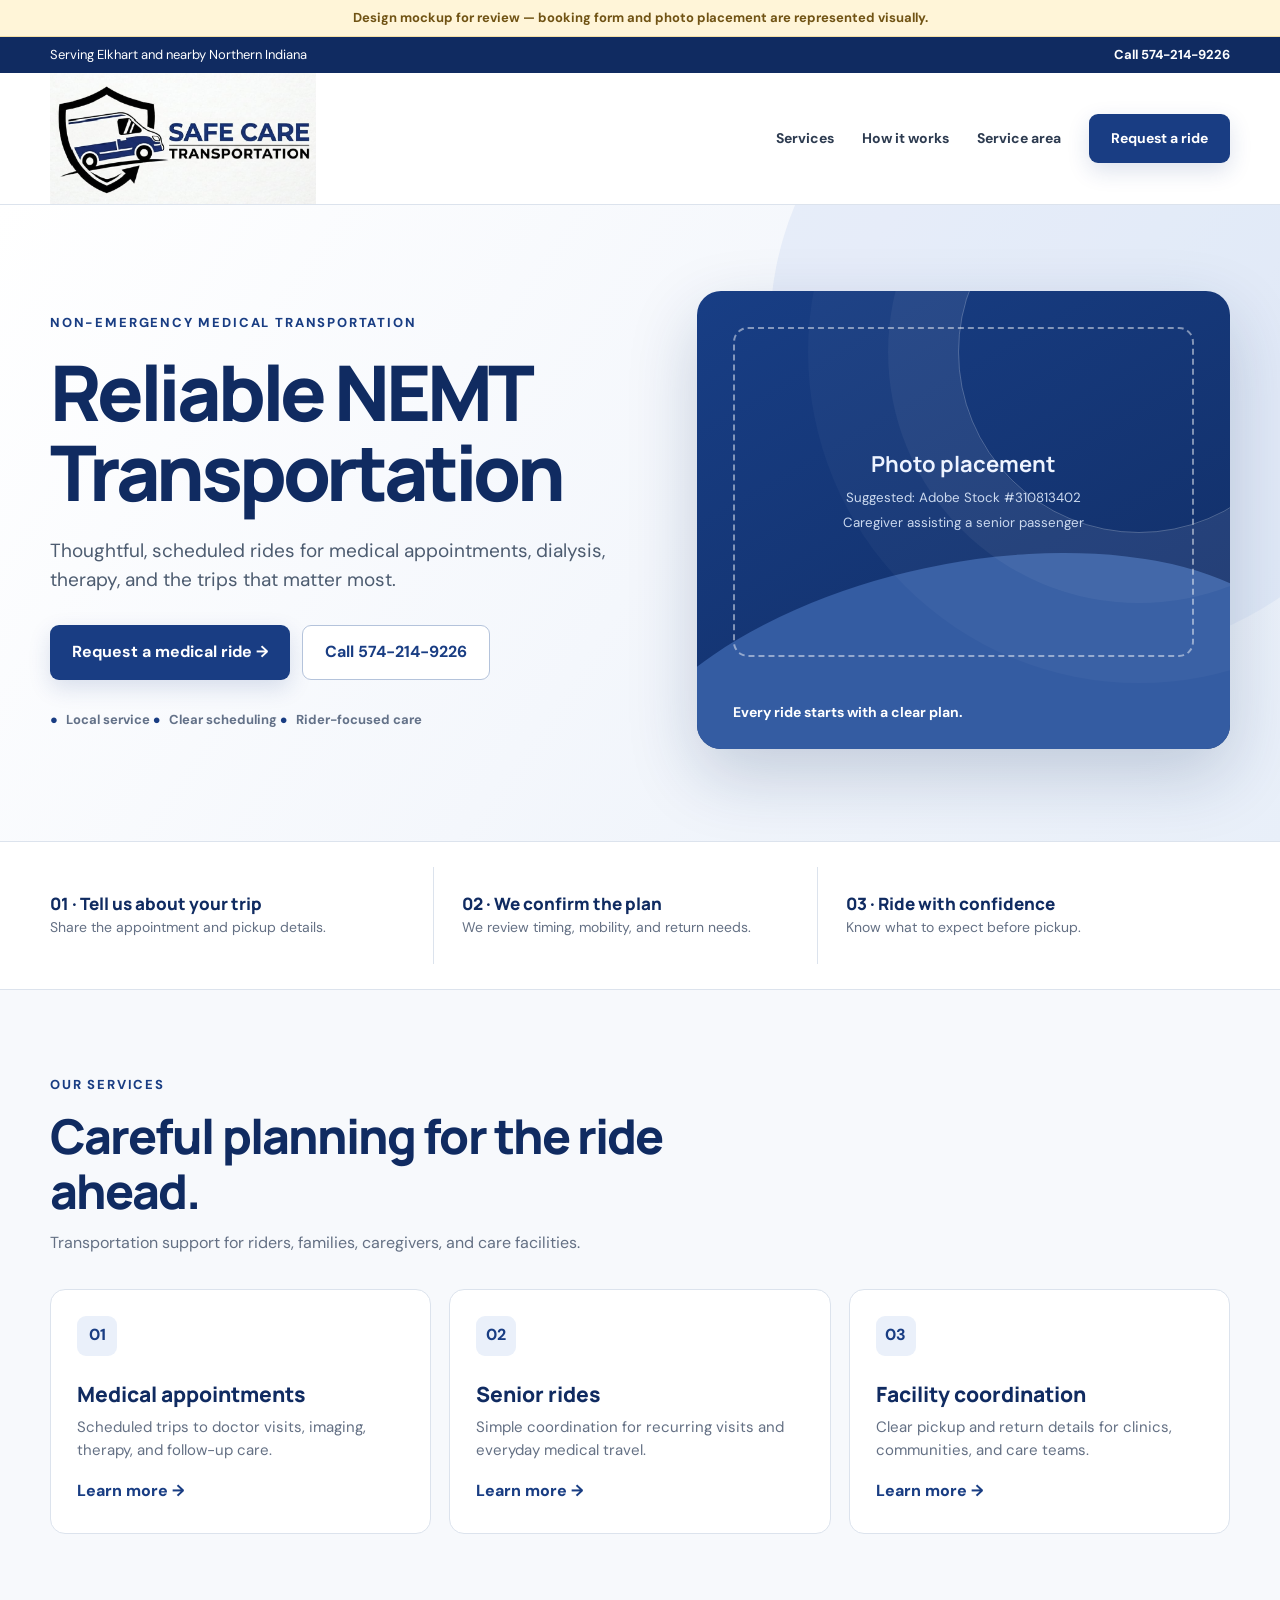
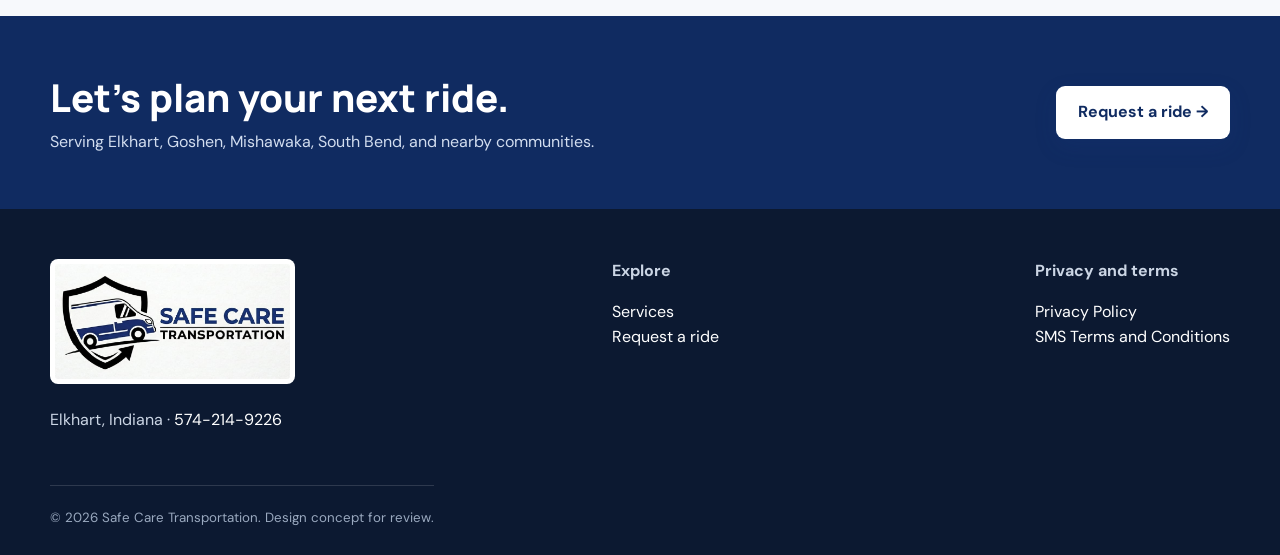
==== mockups/logo-refresh/index.html @ e1f7de1e "Add SafeCare logo refresh mobile preview" ====
<!doctype html>
<html lang="en">
<head>
  <meta charset="utf-8">
  <meta name="viewport" content="width=device-width, initial-scale=1">
  <title>Safe Care Transportation — Brand Mockup</title>
  <link rel="preconnect" href="https://fonts.googleapis.com">
  <link rel="preconnect" href="https://fonts.gstatic.com" crossorigin>
  <link href="https://fonts.googleapis.com/css2?family=DM+Sans:wght@400;500;600;700&family=Manrope:wght@500;600;700;800&display=swap" rel="stylesheet">
  <style>
    :root{--blue:#193d83;--blue-deep:#102b61;--blue-light:#eaf0fa;--ink:#141b29;--muted:#647084;--line:#dce3ed;--white:#fff}
    *{box-sizing:border-box}html{scroll-behavior:smooth}body{margin:0;background:#f7f9fc;color:var(--ink);font:16px/1.55 'DM Sans',sans-serif}a{color:inherit;text-decoration:none}.wrap{width:min(1180px,calc(100% - 48px));margin:auto}.notice{padding:8px 0;background:var(--blue-deep);color:white;font-size:13px}.notice .wrap{display:flex;justify-content:space-between;gap:16px}.notice a{font-weight:700}.nav{background:white;border-bottom:1px solid var(--line)}.nav .wrap{min-height:86px;display:flex;align-items:center;justify-content:space-between;gap:32px}.brand{display:flex;align-items:center;gap:12px}.brand img{width:266px;max-width:100%;height:auto;display:block;mix-blend-mode:multiply}.navlinks{display:flex;align-items:center;gap:28px;font-weight:700;font-size:14px;color:#2d3b50}.navlinks a:not(.button):hover{color:var(--blue)}.button{display:inline-flex;align-items:center;justify-content:center;gap:9px;border-radius:9px;padding:14px 22px;background:var(--blue);color:white;font-weight:700;box-shadow:0 8px 22px #193d8326}.button:hover{background:var(--blue-deep)}.button.secondary{background:white;color:var(--blue);border:1px solid #b4c3db;box-shadow:none}.hero{position:relative;overflow:hidden;background:linear-gradient(125deg,#fff 0%,#f4f7fc 52%,#e8eff9 100%)}.hero:after{content:"";position:absolute;right:-140px;top:-200px;width:650px;height:650px;border-radius:50%;background:#cddbf1;opacity:.38}.hero .wrap{position:relative;z-index:1;display:grid;grid-template-columns:1.04fr .96fr;gap:70px;align-items:center;padding:86px 0 92px}.eyebrow{display:inline-block;color:var(--blue);font-weight:800;font-size:13px;letter-spacing:.14em;text-transform:uppercase}.hero h1{font:800 clamp(3.2rem,6vw,5.2rem)/1.04 Manrope,sans-serif;letter-spacing:-.055em;color:var(--blue-deep);margin:18px 0 24px}.hero p{max-width:620px;font-size:19px;color:#4d5c70;margin:0 0 30px}.actions{display:flex;flex-wrap:wrap;gap:12px}.reassure{margin-top:30px;font-size:13px;color:#637188;font-weight:700}.reassure span{color:var(--blue);margin-right:8px}.hero-art{position:relative;min-height:458px;border-radius:24px;background:linear-gradient(150deg,#183e85,#112d64);box-shadow:0 26px 70px #102b6133;overflow:hidden}.hero-art:before{content:"";position:absolute;inset:auto -90px -175px -90px;height:360px;background:#345ca2;transform:rotate(-12deg);border-radius:50%}.hero-art:after{content:"";position:absolute;right:-90px;top:-120px;width:360px;height:360px;border:1px solid #ffffff40;border-radius:50%;box-shadow:0 0 0 70px #ffffff0c,0 0 0 150px #ffffff08}.hero-art .image-slot{position:absolute;inset:36px 36px 92px;border:2px dashed #ffffff78;border-radius:15px;display:grid;place-items:center;text-align:center;padding:28px;color:#edf3ff;z-index:1}.image-slot strong{font:700 22px Manrope,sans-serif;display:block;margin-bottom:6px}.image-slot small{color:#cbd9ef}.hero-art .caption{position:absolute;bottom:25px;left:36px;right:36px;color:white;font-weight:700;font-size:14px;z-index:2}.strip{background:white;border-block:1px solid var(--line)}.strip .wrap{display:grid;grid-template-columns:repeat(3,1fr)}.strip div{padding:25px 28px;border-right:1px solid var(--line)}.strip div:first-child{padding-left:0}.strip div:last-child{border:0}.strip strong{display:block;color:var(--blue-deep);font:800 17px Manrope,sans-serif}.strip span{color:var(--muted);font-size:14px}.section{padding:82px 0}.section-head{max-width:660px;margin-bottom:33px}.section h2{font:800 clamp(2rem,3.8vw,3rem)/1.14 Manrope,sans-serif;letter-spacing:-.04em;color:var(--blue-deep);margin:12px 0}.section-head p{color:var(--muted);margin:0}.cards{display:grid;grid-template-columns:repeat(3,1fr);gap:18px}.card{background:white;border:1px solid var(--line);padding:26px;border-radius:15px;min-height:245px}.card .num{display:inline-grid;place-items:center;width:40px;height:40px;border-radius:9px;background:var(--blue-light);color:var(--blue);font-weight:800}.card h3{font:800 21px Manrope,sans-serif;margin:24px 0 8px;color:var(--blue-deep)}.card p{margin:0;color:var(--muted);font-size:15px}.card a{display:inline-block;margin-top:17px;color:var(--blue);font-weight:800}.cta{background:var(--blue-deep);color:white;padding:55px 0}.cta .wrap{display:flex;justify-content:space-between;align-items:center;gap:28px}.cta h2{font:800 clamp(1.7rem,3vw,2.5rem) Manrope,sans-serif;margin:0 0 6px}.cta p{margin:0;color:#d2ddef}.cta .button{background:white;color:var(--blue-deep);white-space:nowrap}.footer{background:#0c1931;color:#cbd5e4;padding:50px 0 26px}.footer .wrap{display:flex;justify-content:space-between;gap:30px;flex-wrap:wrap}.footer img{width:245px;background:white;border-radius:8px;padding:5px}.footer a{color:white}.footer small{display:block;border-top:1px solid #ffffff24;padding-top:22px;margin-top:36px;color:#9aa9bf}.design-note{background:#fff5d8;color:#705314;border-bottom:1px solid #f2dea5;text-align:center;padding:8px 15px;font-size:13px;font-weight:700}
    @media(max-width:900px){.navlinks a:not(.button){display:none}.hero .wrap{grid-template-columns:1fr;gap:35px;padding:60px 0}.hero-art{min-height:330px}.cards{grid-template-columns:1fr 1fr}}@media(max-width:640px){.wrap{width:min(100% - 32px,1180px)}.notice .wrap{font-size:11px}.nav .wrap{min-height:72px}.brand img{width:186px}.navlinks{gap:0}.navlinks .button{font-size:12px;padding:11px 12px}.hero h1{font-size:clamp(2.7rem,12vw,3.8rem)}.hero p{font-size:17px}.hero-art{min-height:270px}.hero-art .image-slot{inset:22px 22px 68px}.hero-art .caption{left:22px;bottom:18px}.strip .wrap{grid-template-columns:1fr}.strip div,.strip div:first-child{padding:18px 0;border-right:0;border-bottom:1px solid var(--line)}.cards{grid-template-columns:1fr}.section{padding:60px 0}.cta .wrap{display:block}.cta .button{margin-top:24px}}
  </style>
</head>
<body>
  <div class="design-note">Design mockup for review — booking form and photo placement are represented visually.</div>
  <div class="notice"><div class="wrap"><span>Serving Elkhart and nearby Northern Indiana</span><a href="tel:+15742149226">Call 574-214-9226</a></div></div>
  <header class="nav"><div class="wrap"><a class="brand" href="#top" aria-label="Safe Care Transportation home"><img src="safecare-logo-source.jpg" alt="Safe Care Transportation"></a><nav class="navlinks" aria-label="Main menu"><a href="#services">Services</a><a href="#how-it-works">How it works</a><a href="#contact">Service area</a><a class="button" href="../../src/pages/contact.html">Request a ride</a></nav></div></header>
  <main id="top">
    <section class="hero"><div class="wrap"><div><span class="eyebrow">Non-emergency medical transportation</span><h1>Reliable NEMT Transportation</h1><p>Thoughtful, scheduled rides for medical appointments, dialysis, therapy, and the trips that matter most.</p><div class="actions"><a class="button" href="../../src/pages/contact.html">Request a medical ride →</a><a class="button secondary" href="tel:+15742149226">Call 574-214-9226</a></div><div class="reassure"><span>●</span>Local service <span>●</span>Clear scheduling <span>●</span>Rider-focused care</div></div><div class="hero-art"><div class="image-slot"><div><strong>Photo placement</strong><small>Suggested: Adobe Stock #310813402<br>Caregiver assisting a senior passenger</small></div></div><div class="caption">Every ride starts with a clear plan.</div></div></div></section>
    <div class="strip" id="how-it-works"><div class="wrap"><div><strong>01 · Tell us about your trip</strong><span>Share the appointment and pickup details.</span></div><div><strong>02 · We confirm the plan</strong><span>We review timing, mobility, and return needs.</span></div><div><strong>03 · Ride with confidence</strong><span>Know what to expect before pickup.</span></div></div></div>
    <section class="section" id="services"><div class="wrap"><div class="section-head"><span class="eyebrow">Our services</span><h2>Careful planning for the ride ahead.</h2><p>Transportation support for riders, families, caregivers, and care facilities.</p></div><div class="cards"><article class="card"><span class="num">01</span><h3>Medical appointments</h3><p>Scheduled trips to doctor visits, imaging, therapy, and follow-up care.</p><a href="../../src/pages/nemt.html">Learn more →</a></article><article class="card"><span class="num">02</span><h3>Senior rides</h3><p>Simple coordination for recurring visits and everyday medical travel.</p><a href="../../src/pages/senior.html">Learn more →</a></article><article class="card"><span class="num">03</span><h3>Facility coordination</h3><p>Clear pickup and return details for clinics, communities, and care teams.</p><a href="../../src/pages/facilities.html">Learn more →</a></article></div></div></section>
    <section class="cta" id="contact"><div class="wrap"><div><h2>Let’s plan your next ride.</h2><p>Serving Elkhart, Goshen, Mishawaka, South Bend, and nearby communities.</p></div><a class="button" href="../../src/pages/contact.html">Request a ride →</a></div></section>
  </main>
  <footer class="footer"><div class="wrap"><div><img src="safecare-logo-source.jpg" alt="Safe Care Transportation"><p>Elkhart, Indiana · <a href="tel:+15742149226">574-214-9226</a></p></div><div><strong>Explore</strong><p><a href="#services">Services</a><br><a href="../../src/pages/contact.html">Request a ride</a></p></div><div><strong>Privacy and terms</strong><p><a href="../../src/pages/privacy.html">Privacy Policy</a><br><a href="../../src/pages/terms.html">SMS Terms and Conditions</a></p></div></div><div class="wrap"><small>© 2026 Safe Care Transportation. Design concept for review.</small></div></footer>
</body>
</html>
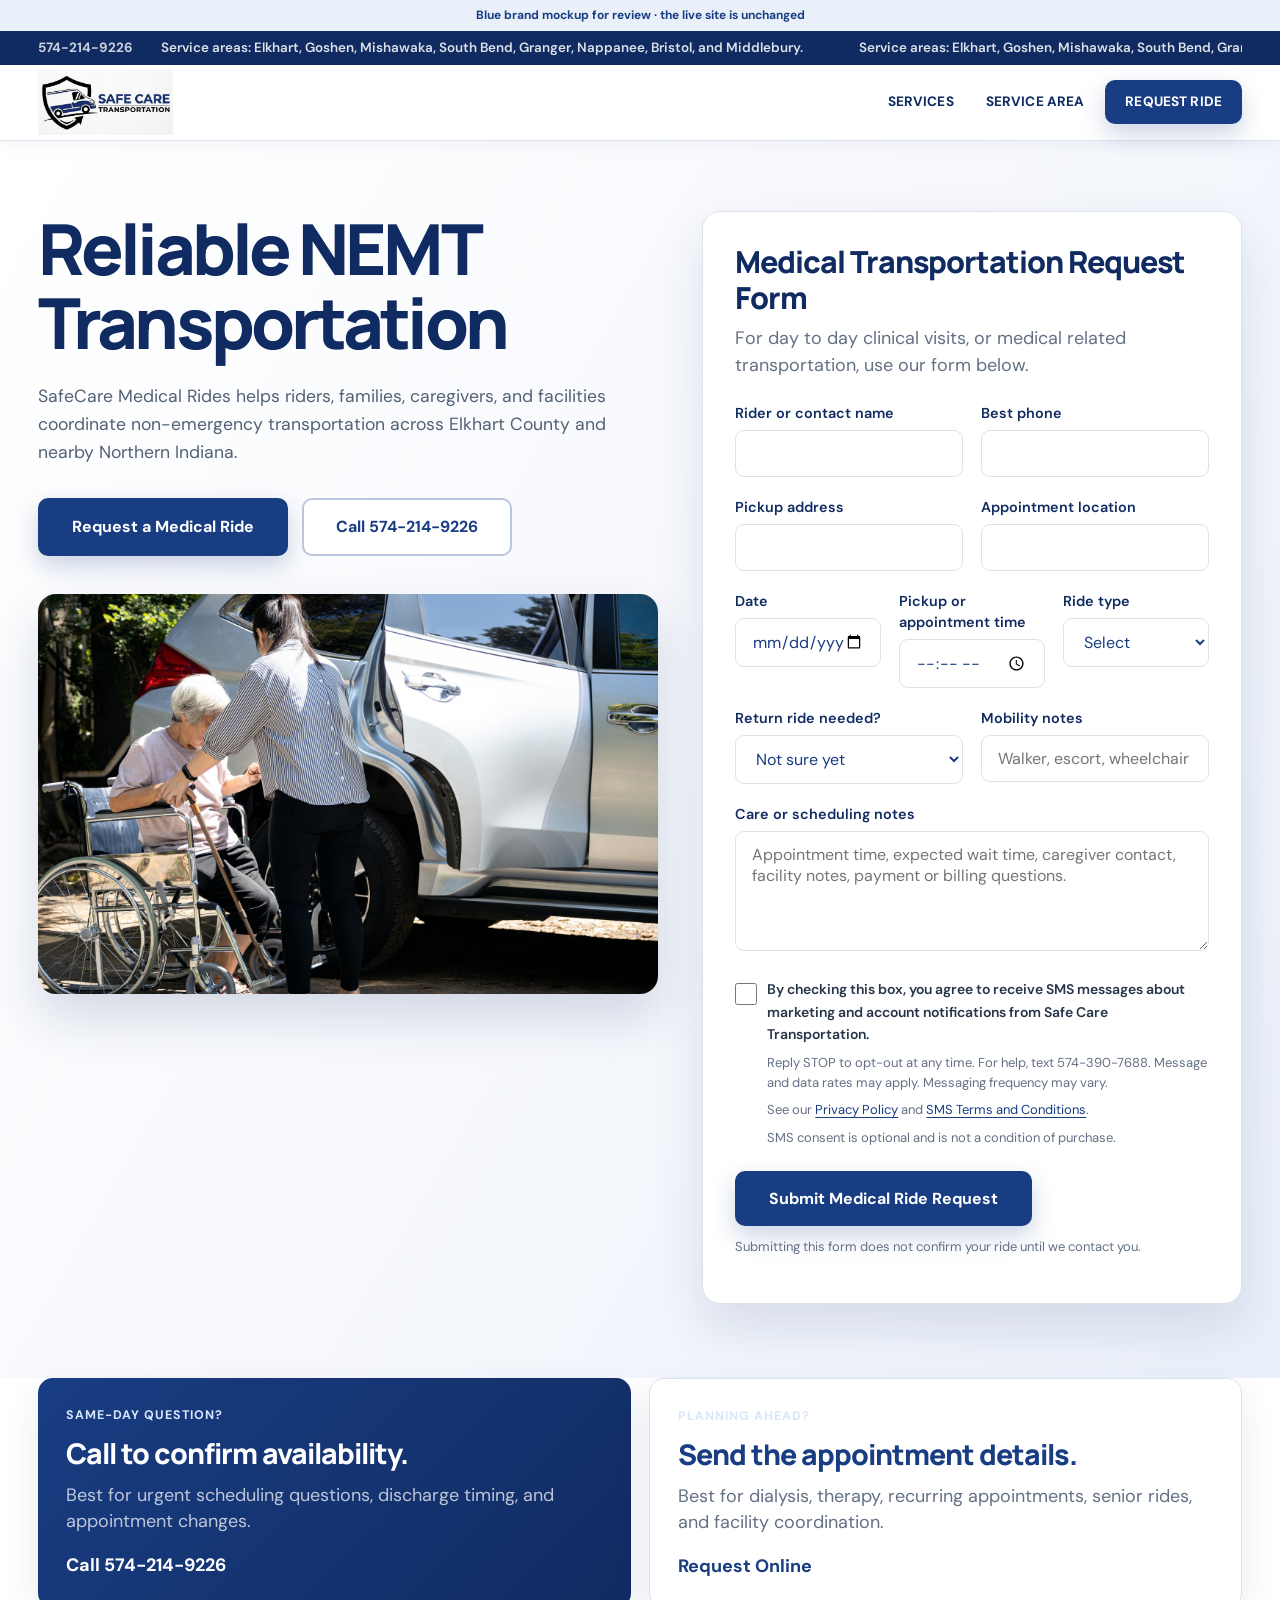
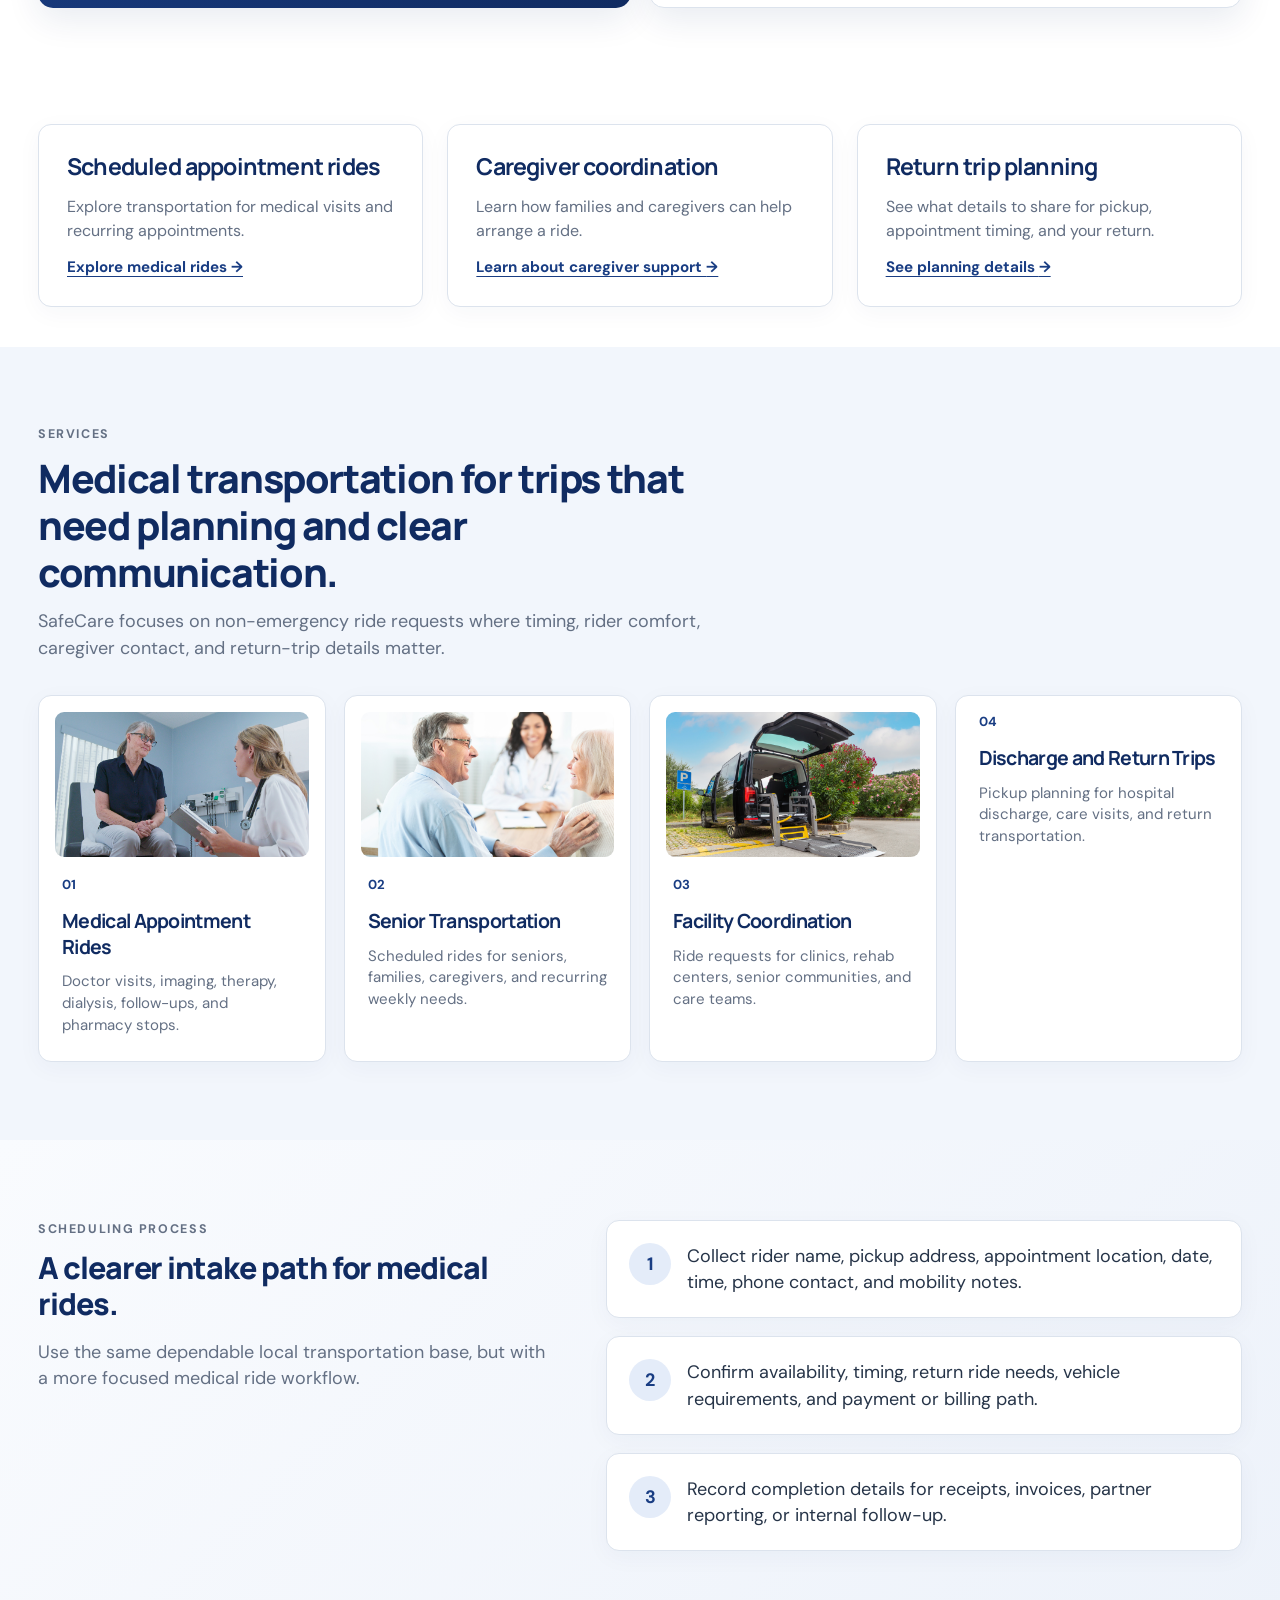
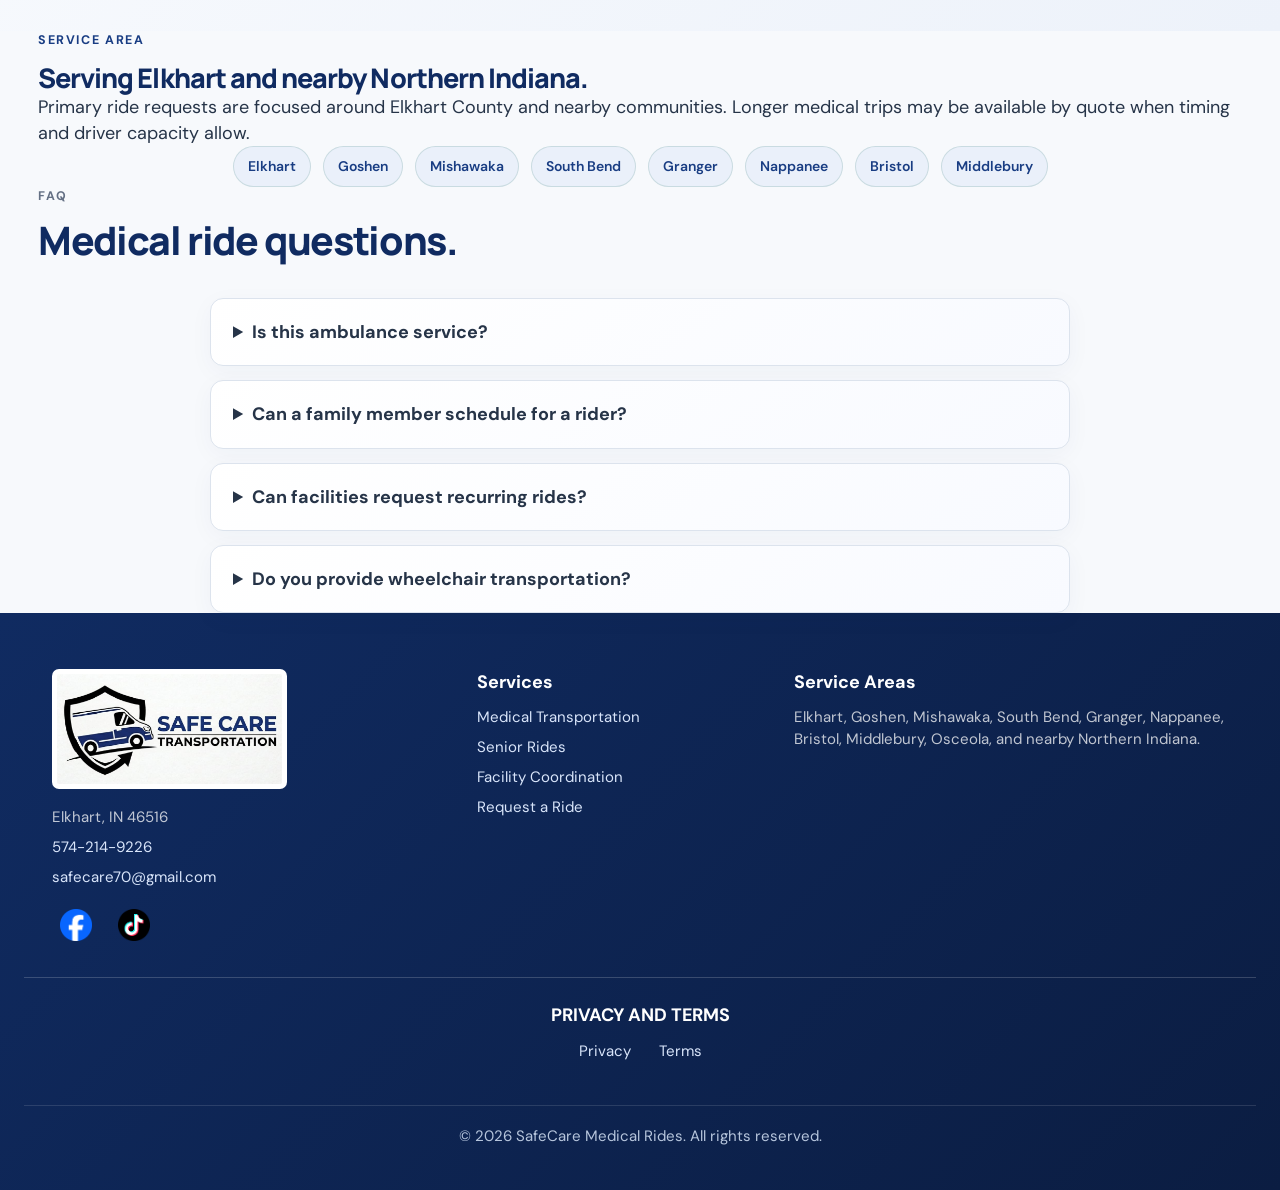
==== commit 229929e6: "Match blue mockup to full SafeCare homepage" ====
--- a/mockups/logo-refresh/index.html
+++ b/mockups/logo-refresh/index.html
@@ -1,28 +1,338 @@
-<!doctype html>
+<!DOCTYPE html>
 <html lang="en">
 <head>
-  <meta charset="utf-8">
-  <meta name="viewport" content="width=device-width, initial-scale=1">
-  <title>Safe Care Transportation — Brand Mockup</title>
+  <meta charset="UTF-8" />
+  <meta name="viewport" content="width=device-width, initial-scale=1.0" />
+  <title>Safe Care Transportation | Blue Brand Homepage Preview</title>
+  <meta name="description" content="SafeCare Medical Rides provides non-emergency medical transportation, senior appointment rides, dialysis trips, therapy rides, discharge pickups, and facility-coordinated transportation in Elkhart and nearby Northern Indiana." />
   <link rel="preconnect" href="https://fonts.googleapis.com">
   <link rel="preconnect" href="https://fonts.gstatic.com" crossorigin>
   <link href="https://fonts.googleapis.com/css2?family=DM+Sans:wght@400;500;600;700&family=Manrope:wght@500;600;700;800&display=swap" rel="stylesheet">
-  <style>
-    :root{--blue:#193d83;--blue-deep:#102b61;--blue-light:#eaf0fa;--ink:#141b29;--muted:#647084;--line:#dce3ed;--white:#fff}
-    *{box-sizing:border-box}html{scroll-behavior:smooth}body{margin:0;background:#f7f9fc;color:var(--ink);font:16px/1.55 'DM Sans',sans-serif}a{color:inherit;text-decoration:none}.wrap{width:min(1180px,calc(100% - 48px));margin:auto}.notice{padding:8px 0;background:var(--blue-deep);color:white;font-size:13px}.notice .wrap{display:flex;justify-content:space-between;gap:16px}.notice a{font-weight:700}.nav{background:white;border-bottom:1px solid var(--line)}.nav .wrap{min-height:86px;display:flex;align-items:center;justify-content:space-between;gap:32px}.brand{display:flex;align-items:center;gap:12px}.brand img{width:266px;max-width:100%;height:auto;display:block;mix-blend-mode:multiply}.navlinks{display:flex;align-items:center;gap:28px;font-weight:700;font-size:14px;color:#2d3b50}.navlinks a:not(.button):hover{color:var(--blue)}.button{display:inline-flex;align-items:center;justify-content:center;gap:9px;border-radius:9px;padding:14px 22px;background:var(--blue);color:white;font-weight:700;box-shadow:0 8px 22px #193d8326}.button:hover{background:var(--blue-deep)}.button.secondary{background:white;color:var(--blue);border:1px solid #b4c3db;box-shadow:none}.hero{position:relative;overflow:hidden;background:linear-gradient(125deg,#fff 0%,#f4f7fc 52%,#e8eff9 100%)}.hero:after{content:"";position:absolute;right:-140px;top:-200px;width:650px;height:650px;border-radius:50%;background:#cddbf1;opacity:.38}.hero .wrap{position:relative;z-index:1;display:grid;grid-template-columns:1.04fr .96fr;gap:70px;align-items:center;padding:86px 0 92px}.eyebrow{display:inline-block;color:var(--blue);font-weight:800;font-size:13px;letter-spacing:.14em;text-transform:uppercase}.hero h1{font:800 clamp(3.2rem,6vw,5.2rem)/1.04 Manrope,sans-serif;letter-spacing:-.055em;color:var(--blue-deep);margin:18px 0 24px}.hero p{max-width:620px;font-size:19px;color:#4d5c70;margin:0 0 30px}.actions{display:flex;flex-wrap:wrap;gap:12px}.reassure{margin-top:30px;font-size:13px;color:#637188;font-weight:700}.reassure span{color:var(--blue);margin-right:8px}.hero-art{position:relative;min-height:458px;border-radius:24px;background:linear-gradient(150deg,#183e85,#112d64);box-shadow:0 26px 70px #102b6133;overflow:hidden}.hero-art:before{content:"";position:absolute;inset:auto -90px -175px -90px;height:360px;background:#345ca2;transform:rotate(-12deg);border-radius:50%}.hero-art:after{content:"";position:absolute;right:-90px;top:-120px;width:360px;height:360px;border:1px solid #ffffff40;border-radius:50%;box-shadow:0 0 0 70px #ffffff0c,0 0 0 150px #ffffff08}.hero-art .image-slot{position:absolute;inset:36px 36px 92px;border:2px dashed #ffffff78;border-radius:15px;display:grid;place-items:center;text-align:center;padding:28px;color:#edf3ff;z-index:1}.image-slot strong{font:700 22px Manrope,sans-serif;display:block;margin-bottom:6px}.image-slot small{color:#cbd9ef}.hero-art .caption{position:absolute;bottom:25px;left:36px;right:36px;color:white;font-weight:700;font-size:14px;z-index:2}.strip{background:white;border-block:1px solid var(--line)}.strip .wrap{display:grid;grid-template-columns:repeat(3,1fr)}.strip div{padding:25px 28px;border-right:1px solid var(--line)}.strip div:first-child{padding-left:0}.strip div:last-child{border:0}.strip strong{display:block;color:var(--blue-deep);font:800 17px Manrope,sans-serif}.strip span{color:var(--muted);font-size:14px}.section{padding:82px 0}.section-head{max-width:660px;margin-bottom:33px}.section h2{font:800 clamp(2rem,3.8vw,3rem)/1.14 Manrope,sans-serif;letter-spacing:-.04em;color:var(--blue-deep);margin:12px 0}.section-head p{color:var(--muted);margin:0}.cards{display:grid;grid-template-columns:repeat(3,1fr);gap:18px}.card{background:white;border:1px solid var(--line);padding:26px;border-radius:15px;min-height:245px}.card .num{display:inline-grid;place-items:center;width:40px;height:40px;border-radius:9px;background:var(--blue-light);color:var(--blue);font-weight:800}.card h3{font:800 21px Manrope,sans-serif;margin:24px 0 8px;color:var(--blue-deep)}.card p{margin:0;color:var(--muted);font-size:15px}.card a{display:inline-block;margin-top:17px;color:var(--blue);font-weight:800}.cta{background:var(--blue-deep);color:white;padding:55px 0}.cta .wrap{display:flex;justify-content:space-between;align-items:center;gap:28px}.cta h2{font:800 clamp(1.7rem,3vw,2.5rem) Manrope,sans-serif;margin:0 0 6px}.cta p{margin:0;color:#d2ddef}.cta .button{background:white;color:var(--blue-deep);white-space:nowrap}.footer{background:#0c1931;color:#cbd5e4;padding:50px 0 26px}.footer .wrap{display:flex;justify-content:space-between;gap:30px;flex-wrap:wrap}.footer img{width:245px;background:white;border-radius:8px;padding:5px}.footer a{color:white}.footer small{display:block;border-top:1px solid #ffffff24;padding-top:22px;margin-top:36px;color:#9aa9bf}.design-note{background:#fff5d8;color:#705314;border-bottom:1px solid #f2dea5;text-align:center;padding:8px 15px;font-size:13px;font-weight:700}
-    @media(max-width:900px){.navlinks a:not(.button){display:none}.hero .wrap{grid-template-columns:1fr;gap:35px;padding:60px 0}.hero-art{min-height:330px}.cards{grid-template-columns:1fr 1fr}}@media(max-width:640px){.wrap{width:min(100% - 32px,1180px)}.notice .wrap{font-size:11px}.nav .wrap{min-height:72px}.brand img{width:186px}.navlinks{gap:0}.navlinks .button{font-size:12px;padding:11px 12px}.hero h1{font-size:clamp(2.7rem,12vw,3.8rem)}.hero p{font-size:17px}.hero-art{min-height:270px}.hero-art .image-slot{inset:22px 22px 68px}.hero-art .caption{left:22px;bottom:18px}.strip .wrap{grid-template-columns:1fr}.strip div,.strip div:first-child{padding:18px 0;border-right:0;border-bottom:1px solid var(--line)}.cards{grid-template-columns:1fr}.section{padding:60px 0}.cta .wrap{display:block}.cta .button{margin-top:24px}}
-  </style>
+  <link rel="stylesheet" href="../../src/css/main.css?v=20261015-heading" />
+  <link rel="stylesheet" href="../../src/css/components.css" />
+  <link rel="stylesheet" href="blue-preview.css" />
+  <script type="application/ld+json">
+  {
+    "@context": "https://schema.org",
+    "@type": "LocalBusiness",
+    "name": "SafeCare Medical Rides",
+    "telephone": "+1-574-214-9226",
+    "email": "safecare70@gmail.com",
+    "address": {
+      "@type": "PostalAddress",
+      "addressLocality": "Elkhart",
+      "addressRegion": "IN",
+      "postalCode": "46516",
+      "addressCountry": "US"
+    },
+    "areaServed": ["Elkhart IN", "Goshen IN", "Mishawaka IN", "South Bend IN", "Granger IN", "Nappanee IN", "Bristol IN", "Middlebury IN"],
+    "url": "https://safecaremedicalrides.com",
+    "priceRange": "$$",
+    "description": "Non-emergency medical transportation and scheduled appointment rides for families, seniors, facilities, and care coordinators in Elkhart County and nearby Northern Indiana."
+  }
+  </script>
 </head>
 <body>
-  <div class="design-note">Design mockup for review — booking form and photo placement are represented visually.</div>
-  <div class="notice"><div class="wrap"><span>Serving Elkhart and nearby Northern Indiana</span><a href="tel:+15742149226">Call 574-214-9226</a></div></div>
-  <header class="nav"><div class="wrap"><a class="brand" href="#top" aria-label="Safe Care Transportation home"><img src="safecare-logo-source.jpg" alt="Safe Care Transportation"></a><nav class="navlinks" aria-label="Main menu"><a href="#services">Services</a><a href="#how-it-works">How it works</a><a href="#contact">Service area</a><a class="button" href="../../src/pages/contact.html">Request a ride</a></nav></div></header>
-  <main id="top">
-    <section class="hero"><div class="wrap"><div><span class="eyebrow">Non-emergency medical transportation</span><h1>Reliable NEMT Transportation</h1><p>Thoughtful, scheduled rides for medical appointments, dialysis, therapy, and the trips that matter most.</p><div class="actions"><a class="button" href="../../src/pages/contact.html">Request a medical ride →</a><a class="button secondary" href="tel:+15742149226">Call 574-214-9226</a></div><div class="reassure"><span>●</span>Local service <span>●</span>Clear scheduling <span>●</span>Rider-focused care</div></div><div class="hero-art"><div class="image-slot"><div><strong>Photo placement</strong><small>Suggested: Adobe Stock #310813402<br>Caregiver assisting a senior passenger</small></div></div><div class="caption">Every ride starts with a clear plan.</div></div></div></section>
-    <div class="strip" id="how-it-works"><div class="wrap"><div><strong>01 · Tell us about your trip</strong><span>Share the appointment and pickup details.</span></div><div><strong>02 · We confirm the plan</strong><span>We review timing, mobility, and return needs.</span></div><div><strong>03 · Ride with confidence</strong><span>Know what to expect before pickup.</span></div></div></div>
-    <section class="section" id="services"><div class="wrap"><div class="section-head"><span class="eyebrow">Our services</span><h2>Careful planning for the ride ahead.</h2><p>Transportation support for riders, families, caregivers, and care facilities.</p></div><div class="cards"><article class="card"><span class="num">01</span><h3>Medical appointments</h3><p>Scheduled trips to doctor visits, imaging, therapy, and follow-up care.</p><a href="../../src/pages/nemt.html">Learn more →</a></article><article class="card"><span class="num">02</span><h3>Senior rides</h3><p>Simple coordination for recurring visits and everyday medical travel.</p><a href="../../src/pages/senior.html">Learn more →</a></article><article class="card"><span class="num">03</span><h3>Facility coordination</h3><p>Clear pickup and return details for clinics, communities, and care teams.</p><a href="../../src/pages/facilities.html">Learn more →</a></article></div></div></section>
-    <section class="cta" id="contact"><div class="wrap"><div><h2>Let’s plan your next ride.</h2><p>Serving Elkhart, Goshen, Mishawaka, South Bend, and nearby communities.</p></div><a class="button" href="../../src/pages/contact.html">Request a ride →</a></div></section>
+  <div class="preview-note">Blue brand mockup for review · the live site is unchanged</div>
+  <header class="site-header">
+    <div class="top-strip" aria-label="Contact and service notice">
+      <div class="top-strip__inner container">
+        <div class="top-strip__contact">
+          <a href="tel:+15742149226">574-214-9226</a>
+        </div>
+        <div class="top-strip__marquee" aria-label="Service area announcement">
+          <div class="top-strip__marquee-track">
+            <span>Service areas: Elkhart, Goshen, Mishawaka, South Bend, Granger, Nappanee, Bristol, and Middlebury.</span>
+            <span>Service areas: Elkhart, Goshen, Mishawaka, South Bend, Granger, Nappanee, Bristol, and Middlebury.</span>
+          </div>
+        </div>
+      </div>
+    </div>
+    <div class="nav">
+      <div class="nav__inner container">
+        <a href="index.html" class="nav__logo">
+          <img src="safecare-logo-source.jpg" alt="Safe Care Transportation" />
+        </a>
+        <nav class="nav__links">
+          <a href="#services">Services</a>
+          <a href="#service-area">Service Area</a>
+          <a href="../../src/pages/contact.html" class="btn btn--primary">Request Ride</a>
+        </nav>
+        <button class="nav__toggle" aria-label="Toggle menu">&#9776;</button>
+      </div>
+    </div>
+  </header>
+
+  <main>
+    <section class="booking-hero" id="ride-request">
+      <div class="container booking-hero__grid">
+        <div class="booking-hero__content">
+          <h1>Reliable NEMT Transportation</h1>
+          <p>SafeCare Medical Rides helps riders, families, caregivers, and facilities coordinate non-emergency transportation across Elkhart County and nearby Northern Indiana.</p>
+          <div class="booking-hero__actions">
+            <a href="../../src/pages/contact.html" class="btn btn--primary btn--lg">Request a Medical Ride</a>
+            <a href="tel:+15742149226" class="btn btn--outline-dark btn--lg">Call 574-214-9226</a>
+          </div>
+          <figure class="booking-hero__image">
+            <img src="images/AdobeStock_310813402.jpg" alt="Caregiver assisting an older woman near a car" />
+          </figure>
+        </div>
+
+        <form class="booking-panel js-contact-form" action="mailto:safecare70@gmail.com" method="post" data-recipient="safecare70@gmail.com" data-subject="SafeCare medical ride request">
+          <div class="booking-panel__header">
+            <h2>Medical Transportation Request Form</h2>
+            <p>For day to day clinical visits, or medical related transportation, use our form below.</p>
+          </div>
+          <div class="form-grid">
+            <div class="form-group">
+              <label for="home-name">Rider or contact name</label>
+              <input type="text" id="home-name" name="name" autocomplete="name" required />
+            </div>
+            <div class="form-group">
+              <label for="home-phone">Best phone</label>
+              <input type="tel" id="home-phone" name="phone" autocomplete="tel" required />
+            </div>
+          </div>
+          <div class="form-grid">
+            <div class="form-group">
+              <label for="home-pickup">Pickup address</label>
+              <input type="text" id="home-pickup" name="pickup" required />
+            </div>
+            <div class="form-group">
+              <label for="home-dropoff">Appointment location</label>
+              <input type="text" id="home-dropoff" name="dropoff" required />
+            </div>
+          </div>
+          <div class="form-grid form-grid--three">
+            <div class="form-group">
+              <label for="home-date">Date</label>
+              <input type="date" id="home-date" name="date" required />
+            </div>
+            <div class="form-group">
+              <label for="home-time">Pickup or appointment time</label>
+              <input type="time" id="home-time" name="time" required />
+            </div>
+            <div class="form-group">
+              <label for="home-ride-type">Ride type</label>
+              <select id="home-ride-type" name="ride-type" required>
+                <option value="">Select</option>
+                <option>Doctor Appointment</option>
+                <option>Dialysis</option>
+                <option>Therapy or Rehab</option>
+                <option>Hospital Discharge</option>
+                <option>Senior Transportation</option>
+                <option>Facility Coordination</option>
+                <option>Other Medical Ride</option>
+              </select>
+            </div>
+          </div>
+          <div class="form-grid">
+            <div class="form-group">
+              <label for="home-return">Return ride needed?</label>
+              <select id="home-return" name="return-ride">
+                <option>Not sure yet</option>
+                <option>Yes</option>
+                <option>No</option>
+              </select>
+            </div>
+            <div class="form-group">
+              <label for="home-mobility">Mobility notes</label>
+              <input type="text" id="home-mobility" name="mobility" placeholder="Walker, escort, wheelchair questions, etc." />
+            </div>
+          </div>
+          <div class="form-group">
+            <label for="home-notes">Care or scheduling notes</label>
+            <textarea id="home-notes" name="notes" placeholder="Appointment time, expected wait time, caregiver contact, facility notes, payment or billing questions."></textarea>
+          </div>
+          <div class="checkbox-line sms-consent">
+            <input type="checkbox" id="sms-consent" name="sms-consent" value="Yes — marketing and account notifications" aria-describedby="sms-disclosures sms-policy-links sms-optional" />
+            <div><label for="sms-consent">By checking this box, you agree to receive SMS messages about marketing and account notifications from Safe Care Transportation.</label>
+            <p id="sms-disclosures">Reply STOP to opt-out at any time. For help, text 574-390-7688. Message and data rates may apply. Messaging frequency may vary.</p>
+            <p id="sms-policy-links">See our <a href="../../src/pages/privacy.html" target="_blank" rel="noopener">Privacy Policy</a> and <a href="../../src/pages/terms.html" target="_blank" rel="noopener">SMS Terms and Conditions</a>.</p>
+            <p id="sms-optional">SMS consent is optional and is not a condition of purchase.</p></div>
+          </div>
+          <button type="submit" class="btn btn--primary btn--lg">Submit Medical Ride Request</button>
+          <p class="booking-panel__note">Submitting this form does not confirm your ride until we contact you.</p>
+          <p class="form-status" aria-live="polite"></p>
+        </form>
+      </div>
+    </section>
+
+    <section class="quick-paths" aria-label="Ways to schedule medical rides">
+      <div class="container quick-paths__grid">
+        <article>
+          <span>Same-day question?</span>
+          <h2>Call to confirm availability.</h2>
+          <p>Best for urgent scheduling questions, discharge timing, and appointment changes.</p>
+          <a href="tel:+15742149226">Call 574-214-9226</a>
+        </article>
+        <article>
+          <span>Planning ahead?</span>
+          <h2>Send the appointment details.</h2>
+          <p>Best for dialysis, therapy, recurring appointments, senior rides, and facility coordination.</p>
+          <a href="../../src/pages/contact.html">Request Online</a>
+        </article>
+      </div>
+    </section>
+
+    <section class="ride-support" aria-label="More about planning your ride">
+      <div class="container ride-support__grid">
+        <a class="ride-support__card" href="../../src/pages/nemt.html">
+          <h2>Scheduled appointment rides</h2>
+          <p>Explore transportation for medical visits and recurring appointments.</p>
+          <span>Explore medical rides <span aria-hidden="true">&rarr;</span></span>
+        </a>
+        <a class="ride-support__card" href="../../src/pages/senior.html">
+          <h2>Caregiver coordination</h2>
+          <p>Learn how families and caregivers can help arrange a ride.</p>
+          <span>Learn about caregiver support <span aria-hidden="true">&rarr;</span></span>
+        </a>
+        <a class="ride-support__card" href="../../src/pages/nemt.html#ride-planning">
+          <h2>Return trip planning</h2>
+          <p>See what details to share for pickup, appointment timing, and your return.</p>
+          <span>See planning details <span aria-hidden="true">&rarr;</span></span>
+        </a>
+      </div>
+    </section>
+
+    <section class="home-services" id="services">
+      <div class="container">
+        <div class="section-heading">
+          <p class="eyebrow">Services</p>
+          <h2>Medical transportation for trips that need planning and clear communication.</h2>
+          <p>SafeCare focuses on non-emergency ride requests where timing, rider comfort, caregiver contact, and return-trip details matter.</p>
+        </div>
+        <div class="service-tiles">
+          <a href="../../src/pages/nemt.html" class="service-tile">
+            <img class="service-tile__photo" src="images/AdobeStock_263085872.jpg" alt="Doctor speaking with an older patient" loading="lazy" />
+            <span>01</span>
+            <h3>Medical Appointment Rides</h3>
+            <p>Doctor visits, imaging, therapy, dialysis, follow-ups, and pharmacy stops.</p>
+          </a>
+          <a href="../../src/pages/senior.html" class="service-tile">
+            <img class="service-tile__photo" src="images/AdobeStock_314111186.jpg" alt="Older couple speaking with a caregiver" loading="lazy" />
+            <span>02</span>
+            <h3>Senior Transportation</h3>
+            <p>Scheduled rides for seniors, families, caregivers, and recurring weekly needs.</p>
+          </a>
+          <a href="../../src/pages/facilities.html" class="service-tile">
+            <img class="service-tile__photo" src="images/AdobeStock_483328333.jpg" alt="Accessible van with wheelchair lift; confirm vehicle availability before booking" loading="lazy" />
+            <span>03</span>
+            <h3>Facility Coordination</h3>
+            <p>Ride requests for clinics, rehab centers, senior communities, and care teams.</p>
+          </a>
+          <a href="../../src/pages/contact.html" class="service-tile">
+            <span>04</span>
+            <h3>Discharge and Return Trips</h3>
+            <p>Pickup planning for hospital discharge, care visits, and return transportation.</p>
+          </a>
+        </div>
+      </div>
+    </section>
+
+    <section class="page-section page-section--muted" id="process">
+      <div class="container split-section">
+        <div>
+          <p class="eyebrow">Scheduling Process</p>
+          <h2>A clearer intake path for medical rides.</h2>
+          <p>Use the same dependable local transportation base, but with a more focused medical ride workflow.</p>
+        </div>
+        <div class="step-list">
+          <div class="step">
+            <span>1</span>
+            <p>Collect rider name, pickup address, appointment location, date, time, phone contact, and mobility notes.</p>
+          </div>
+          <div class="step">
+            <span>2</span>
+            <p>Confirm availability, timing, return ride needs, vehicle requirements, and payment or billing path.</p>
+          </div>
+          <div class="step">
+            <span>3</span>
+            <p>Record completion details for receipts, invoices, partner reporting, or internal follow-up.</p>
+          </div>
+        </div>
+      </div>
+    </section>
+
+    <section class="service-area-home" id="service-area">
+      <div class="container service-area-home__grid">
+        <div>
+          <p class="eyebrow">Service Area</p>
+          <h2>Serving Elkhart and nearby Northern Indiana.</h2>
+          <p>Primary ride requests are focused around Elkhart County and nearby communities. Longer medical trips may be available by quote when timing and driver capacity allow.</p>
+        </div>
+        <div class="area-tags">
+          <span>Elkhart</span>
+          <span>Goshen</span>
+          <span>Mishawaka</span>
+          <span>South Bend</span>
+          <span>Granger</span>
+          <span>Nappanee</span>
+          <span>Bristol</span>
+          <span>Middlebury</span>
+        </div>
+      </div>
+    </section>
+
+    <section class="faq-section" id="faq">
+      <div class="container">
+        <div class="section-heading">
+          <p class="eyebrow">FAQ</p>
+          <h2>Medical ride questions.</h2>
+        </div>
+        <div class="faq-list">
+          <details>
+            <summary>Is this ambulance service?</summary>
+            <p>No. SafeCare is for non-emergency medical transportation. For emergencies, call 911.</p>
+          </details>
+          <details>
+            <summary>Can a family member schedule for a rider?</summary>
+            <p>Yes. Families and caregivers can request rides and provide appointment, pickup, return ride, and contact details.</p>
+          </details>
+          <details>
+            <summary>Can facilities request recurring rides?</summary>
+            <p>Yes. Clinics, rehab centers, senior communities, and care coordinators can discuss recurring transportation needs and documentation expectations.</p>
+          </details>
+          <details>
+            <summary>Do you provide wheelchair transportation?</summary>
+            <p>Wheelchair service and ADA-accessible vehicle availability must be confirmed before booking and should not be assumed from a general request.</p>
+          </details>
+        </div>
+      </div>
+    </section>
   </main>
-  <footer class="footer"><div class="wrap"><div><img src="safecare-logo-source.jpg" alt="Safe Care Transportation"><p>Elkhart, Indiana · <a href="tel:+15742149226">574-214-9226</a></p></div><div><strong>Explore</strong><p><a href="#services">Services</a><br><a href="../../src/pages/contact.html">Request a ride</a></p></div><div><strong>Privacy and terms</strong><p><a href="../../src/pages/privacy.html">Privacy Policy</a><br><a href="../../src/pages/terms.html">SMS Terms and Conditions</a></p></div></div><div class="wrap"><small>© 2026 Safe Care Transportation. Design concept for review.</small></div></footer>
+
+  <a href="tel:+15742149226" class="sticky-call">Call 574-214-9226</a>
+
+  <footer class="footer">
+    <div class="container footer__grid">
+      <div>
+        <img class="footer__brand" src="safecare-logo-source.jpg" alt="Safe Care Transportation" />
+        <p>Elkhart, IN 46516</p>
+        <p><a href="tel:+15742149226">574-214-9226</a></p>
+        <p><a href="mailto:safecare70@gmail.com">safecare70@gmail.com</a></p>
+        <div class="social-links" aria-label="SafeCare social media">
+          <a href="https://www.facebook.com/share/17e9rbNxzv/" target="_blank" rel="noopener" aria-label="SafeCare Medical Rides on Facebook" class="social-logo"><img src="../../public/images/facebook-logo.png" alt="" width="32" height="32" /></a>
+          <a href="https://www.tiktok.com/@safecaretransport?_r=1&amp;_t=ZP-97oWecIuBx9" target="_blank" rel="noopener" aria-label="SafeCare Medical Rides on TikTok" class="social-logo"><img src="../../public/images/tiktok-logo.png" alt="" width="32" height="32" /></a>
+        </div>
+      </div>
+      <div>
+        <strong>Services</strong>
+        <a href="../../src/pages/nemt.html">Medical Transportation</a>
+        <a href="../../src/pages/senior.html">Senior Rides</a>
+        <a href="../../src/pages/facilities.html">Facility Coordination</a>
+        <a href="../../src/pages/contact.html">Request a Ride</a>
+      </div>
+      <div>
+        <strong>Service Areas</strong>
+        <p>Elkhart, Goshen, Mishawaka, South Bend, Granger, Nappanee, Bristol, Middlebury, Osceola, and nearby Northern Indiana.</p>
+      </div>
+    </div>
+    <div class="container footer__legal"><strong>PRIVACY AND TERMS</strong><nav aria-label="Privacy and terms"><a href="../../src/pages/privacy.html">Privacy</a><a href="../../src/pages/terms.html">Terms</a></nav></div>
+    <p class="footer__copy">&copy; 2026 SafeCare Medical Rides. All rights reserved.</p>
+  </footer>
+
+  <script src="../../src/js/main.js"></script>
+  <script src="../../src/js/booking.js"></script>
 </body>
 </html>
--- a/src/css/main.css
+++ b/src/css/main.css
@@ -0,0 +1,1250 @@
+/* =============================================
+   SAFECARE TRANSPORTATION — main.css
+   Global styles, variables, typography
+   ============================================= */
+
+@import url('https://fonts.googleapis.com/css2?family=Source+Sans+Pro:wght@400;600;700;900&display=swap');
+
+/* --- Variables --- */
+:root {
+  --navy:    #015E48;
+  --navy-mid: #014936;
+  --white:   #FFFFFF;
+  --gold:    #015E48;
+  --gold-light: #2F6F9F;
+  --mint: #CFDD75;
+  --mint-soft: rgba(207,221,117,0.22);
+  --blue-soft: rgba(47,111,159,0.12);
+  --cream: #F7FAF9;
+  --gray-50: #F7FAF9;
+  --gray-100: #EEF5F2;
+  --gray-200:#DCE7E3;
+  --gray-500:#7C858C;
+  --gray-800:#273735;
+
+  --font: 'Source Sans Pro', sans-serif;
+  --heading-font: 'Source Sans Pro', sans-serif;
+  --radius: 14px;
+  --shadow: 0 12px 34px rgba(1,94,72,0.08);
+  --shadow-lg: 0 22px 58px rgba(1,94,72,0.16);
+  --calm-gradient: linear-gradient(135deg, rgba(1,94,72,0.98) 0%, rgba(1,94,72,0.9) 38%, rgba(47,111,159,0.92) 100%);
+  --soft-gradient: linear-gradient(135deg, rgba(247,250,249,1) 0%, rgba(238,247,242,1) 48%, rgba(226,238,242,1) 100%);
+  --panel-gradient: linear-gradient(145deg, rgba(255,255,255,0.98) 0%, rgba(247,250,249,0.96) 56%, rgba(207,221,117,0.14) 100%);
+
+  --container: 1260px;
+  --nav-h: 76px;
+}
+
+/* --- Reset --- */
+*, *::before, *::after { box-sizing: border-box; margin: 0; padding: 0; }
+html { scroll-behavior: smooth; }
+body {
+  font-family: var(--font);
+  color: var(--navy);
+  background:
+    radial-gradient(circle at 8% 0%, rgba(207,221,117,0.20), transparent 34%),
+    radial-gradient(circle at 95% 12%, rgba(47,111,159,0.11), transparent 30%),
+    var(--cream);
+  line-height: 1.46;
+  font-size: 18px;
+  overflow-x: hidden;
+}
+h1, h2, h3, h4,
+.nav__logo,
+.btn {
+  font-family: var(--heading-font);
+}
+h1, h2, h4 {
+  font-weight: 400;
+}
+h3 {
+  font-weight: 700;
+}
+img { max-width: 100%; display: block; }
+a { color: inherit; text-decoration: none; }
+
+/* --- Container --- */
+.container {
+  max-width: var(--container);
+  margin: 0 auto;
+  padding: 0 28px;
+}
+
+/* --- Buttons --- */
+.btn {
+  display: inline-flex;
+  align-items: center;
+  justify-content: center;
+  padding: 12px 28px;
+  border-radius: 999px;
+  font-family: var(--font);
+  font-weight: 600;
+  font-size: 16px;
+  cursor: pointer;
+  border: 2px solid transparent;
+  transition: transform 0.2s ease, box-shadow 0.2s ease, background 0.2s ease, border-color 0.2s ease;
+  text-align: center;
+}
+.btn--primary {
+  background: linear-gradient(135deg, var(--navy) 0%, var(--gold-light) 100%);
+  color: var(--white);
+  border-color: transparent;
+  box-shadow: 0 14px 30px rgba(1,94,72,0.22);
+}
+.btn--primary:hover {
+  background: linear-gradient(135deg, #014f3d 0%, #275f89 100%);
+  box-shadow: 0 18px 36px rgba(1,94,72,0.26);
+  transform: translateY(-1px);
+}
+.btn--outline {
+  background: transparent;
+  color: var(--white);
+  border-color: var(--white);
+}
+.btn--outline:hover {
+  background: var(--white);
+  color: var(--navy);
+}
+.btn--outline-dark {
+  background: var(--white);
+  color: var(--navy);
+  border-color: var(--gray-200);
+}
+.btn--outline-dark:hover {
+  background: var(--soft-gradient);
+  border-color: rgba(1,94,72,0.25);
+  color: var(--navy);
+}
+.btn--lg { padding: 15px 32px; font-size: 16px; }
+
+/* --- Section Title --- */
+.section-title {
+  font-size: clamp(1.55rem, 3vw, 1.78rem);
+  font-weight: 400;
+  color: var(--navy);
+  margin-bottom: 40px;
+  text-align: center;
+}
+.eyebrow--center { text-align: center; }
+
+/* --- Home Banner --- */
+.image-banner {
+  background: var(--calm-gradient);
+  border-bottom: 1px solid rgba(1,94,72,0.12);
+  height: clamp(88px, 13vw, 150px);
+  overflow: hidden;
+  width: 100%;
+}
+.image-banner img {
+  height: 100%;
+  object-fit: cover;
+  object-position: center;
+  width: 100%;
+}
+
+/* --- Hero --- */
+.hero {
+  background: var(--calm-gradient);
+  color: var(--white);
+  padding: 100px 0 80px;
+  text-align: center;
+}
+.hero--home {
+  background:
+    radial-gradient(circle at 84% 6%, rgba(207,221,117,0.28), transparent 28%),
+    linear-gradient(135deg, rgba(1,94,72,0.98), rgba(47,111,159,0.88));
+  padding: 96px 0 88px;
+  text-align: left;
+}
+.hero__grid {
+  align-items: center;
+  display: grid;
+  gap: 48px;
+  grid-template-columns: minmax(0, 1.05fr) minmax(320px, 0.75fr);
+}
+.hero__content .eyebrow { color: var(--mint); }
+.hero__content .hero__sub { margin-left: 0; }
+.hero__proof {
+  display: flex;
+  flex-wrap: wrap;
+  gap: 10px;
+  margin-top: 28px;
+}
+.hero__proof span {
+  background: rgba(255,255,255,0.09);
+  border: 1px solid rgba(207,221,117,0.32);
+  border-radius: 999px;
+  color: rgba(255,255,255,0.82);
+  font-size: 14px;
+  font-weight: 600;
+  padding: 8px 12px;
+}
+.hero-card {
+  background: var(--panel-gradient);
+  border: 1px solid rgba(255,255,255,0.2);
+  border-radius: var(--radius);
+  box-shadow: var(--shadow-lg);
+  color: var(--navy);
+  padding: 32px;
+}
+.hero-card h2 {
+  font-size: 1.6rem;
+  line-height: 1.2;
+  margin-bottom: 12px;
+}
+.hero-card p,
+.hero-card li {
+  color: var(--gray-800);
+}
+.hero-card ul {
+  display: grid;
+  gap: 10px;
+  list-style: none;
+  margin-top: 22px;
+}
+.hero-card li {
+  border-left: 3px solid var(--mint);
+  font-weight: 600;
+  padding-left: 12px;
+}
+.hero-card__route {
+  display: grid;
+  gap: 10px;
+  margin-bottom: 24px;
+}
+.hero-card__route span {
+  background: rgba(247,250,249,0.92);
+  border: 1px solid var(--gray-200);
+  border-radius: var(--radius);
+  font-weight: 700;
+  padding: 11px 14px;
+  position: relative;
+}
+.hero-card__route span + span::before {
+  background: var(--mint);
+  content: "";
+  height: 10px;
+  left: 24px;
+  position: absolute;
+  top: -11px;
+  width: 3px;
+}
+.hero__headline {
+  font-size: clamp(2rem, 4vw, 2.7rem);
+  font-weight: 400;
+  line-height: 1.4;
+  margin-bottom: 20px;
+  color: var(--white);
+}
+.hero__sub {
+  font-size: clamp(1rem, 1.8vw, 1.1rem);
+  color: rgba(255,255,255,0.80);
+  max-width: 620px;
+  margin: 0 auto 36px;
+}
+.hero__ctas {
+  display: flex;
+  gap: 16px;
+  justify-content: center;
+  flex-wrap: wrap;
+}
+
+/* --- Interior Pages --- */
+.page-hero {
+  background:
+    radial-gradient(circle at 12% 12%, rgba(207,221,117,0.26), transparent 28%),
+    radial-gradient(circle at 86% 0%, rgba(247,250,249,0.16), transparent 25%),
+    var(--calm-gradient);
+  color: var(--white);
+  padding: 88px 0 72px;
+}
+.page-hero__inner {
+  max-width: 860px;
+  text-align: center;
+}
+.page-hero h1 {
+  color: var(--white);
+  font-size: clamp(2rem, 4.4vw, 2.8rem);
+  font-weight: 400;
+  line-height: 1.4;
+  margin-bottom: 20px;
+}
+.page-hero p {
+  color: rgba(255,255,255,0.80);
+  font-size: 1.08rem;
+  max-width: 720px;
+  margin: 0 auto;
+}
+.page-hero__actions {
+  display: flex;
+  gap: 16px;
+  justify-content: center;
+  flex-wrap: wrap;
+  margin-top: 32px;
+}
+.eyebrow {
+  color: var(--gold-light);
+  font-size: 0.78rem;
+  font-weight: 700;
+  letter-spacing: 0.08em;
+  margin-bottom: 12px;
+  text-transform: uppercase;
+}
+.page-section {
+  padding: 80px 0;
+}
+.quick-request {
+  background: var(--soft-gradient);
+  padding: 72px 0;
+}
+.quick-request__grid {
+  align-items: start;
+  display: grid;
+  gap: 40px;
+  grid-template-columns: minmax(250px, 0.7fr) minmax(0, 1.3fr);
+}
+.quick-request h2 {
+  font-size: clamp(1.55rem, 3vw, 1.9rem);
+  font-weight: 400;
+  line-height: 1.3;
+  margin-bottom: 16px;
+}
+.quick-request p {
+  color: var(--gray-500);
+}
+.page-section--muted {
+  background: var(--soft-gradient);
+}
+.split-section {
+  display: grid;
+  grid-template-columns: minmax(0, 0.9fr) minmax(0, 1.1fr);
+  gap: 48px;
+  align-items: start;
+}
+.split-section h2,
+.contact-panel h2 {
+  font-size: clamp(1.55rem, 3vw, 1.9rem);
+  font-weight: 400;
+  line-height: 1.3;
+  margin-bottom: 16px;
+}
+.split-section p,
+.contact-panel p {
+  color: var(--gray-500);
+}
+.info-grid,
+.service-grid {
+  display: grid;
+  grid-template-columns: repeat(auto-fit, minmax(250px, 1fr));
+  gap: 24px;
+}
+.info-grid--two {
+  grid-template-columns: repeat(2, minmax(0, 1fr));
+}
+.info-card,
+.service-card,
+.service-area-panel,
+.contact-panel,
+.form-card {
+  background: var(--panel-gradient);
+  border: 1px solid var(--gray-200);
+  border-radius: var(--radius);
+  box-shadow: var(--shadow);
+}
+.info-card {
+  padding: 28px;
+}
+.info-card h3,
+.service-card h3 {
+  margin-bottom: 10px;
+}
+.info-card p,
+.service-card p {
+  color: var(--gray-500);
+  font-size: 0.94rem;
+}
+.service-grid {
+  grid-template-columns: repeat(auto-fit, minmax(260px, 1fr));
+}
+.service-card {
+  padding: 30px 26px;
+}
+.service-card__label {
+  color: var(--gold-light);
+  font-size: 0.78rem;
+  font-weight: 700;
+  letter-spacing: 0.06em;
+  margin-bottom: 10px;
+  text-transform: uppercase;
+}
+.service-card .card__link {
+  display: inline-block;
+  margin-top: 16px;
+}
+.service-area-panel {
+  padding: 32px;
+  text-align: center;
+}
+.service-area-panel p {
+  color: var(--gray-500);
+  max-width: 760px;
+  margin: 0 auto 24px;
+}
+.area-tags {
+  display: flex;
+  gap: 12px;
+  flex-wrap: wrap;
+  justify-content: center;
+}
+.area-tags span {
+  background: rgba(207,221,117,0.18);
+  border: 1px solid rgba(1,94,72,0.14);
+  border-radius: 999px;
+  color: var(--navy);
+  font-size: 14px;
+  font-weight: 600;
+  padding: 9px 14px;
+}
+.route-section {
+  background:
+    radial-gradient(circle at 10% 0%, rgba(207,221,117,0.20), transparent 28%),
+    var(--calm-gradient);
+  color: var(--white);
+  padding: 80px 0;
+}
+.route-section h2,
+.route-section .eyebrow {
+  color: var(--white);
+}
+.route-section p {
+  color: rgba(255,255,255,0.78);
+}
+.route-section .btn { margin-top: 24px; }
+.route-list {
+  display: grid;
+  gap: 16px;
+}
+.route-list article {
+  align-items: start;
+  background: rgba(255,255,255,0.10);
+  border: 1px solid rgba(255,255,255,0.18);
+  border-radius: var(--radius);
+  display: grid;
+  gap: 16px;
+  grid-template-columns: 64px 1fr;
+  padding: 22px;
+}
+.route-list span {
+  align-items: center;
+  background: var(--mint);
+  border-radius: var(--radius);
+  color: var(--navy);
+  display: flex;
+  font-weight: 700;
+  height: 48px;
+  justify-content: center;
+}
+.route-list h3 {
+  color: var(--white);
+  font-size: 1.05rem;
+  margin-bottom: 6px;
+}
+.route-list p {
+  font-size: 0.94rem;
+}
+.contact-layout {
+  display: grid;
+  grid-template-columns: minmax(260px, 0.8fr) minmax(0, 1.2fr);
+  gap: 36px;
+  align-items: start;
+}
+.contact-panel,
+.form-card {
+  padding: 32px;
+}
+.form-intro {
+  color: var(--gray-500);
+  margin-bottom: 24px;
+}
+.form-grid {
+  display: grid;
+  grid-template-columns: repeat(2, minmax(0, 1fr));
+  gap: 18px;
+}
+.detail-list {
+  display: grid;
+  gap: 18px;
+  margin-top: 28px;
+}
+.detail-list dt {
+  color: var(--gray-500);
+  font-size: 13px;
+  font-weight: 700;
+  letter-spacing: 0.06em;
+  text-transform: uppercase;
+}
+.detail-list dd {
+  color: var(--navy);
+  font-weight: 600;
+}
+.detail-list a {
+  color: var(--gold-light);
+}
+.notice {
+  background: rgba(207,221,117,0.16);
+  border-left: 4px solid var(--gold-light);
+  border-radius: var(--radius);
+  color: var(--gray-800);
+  font-size: 14px;
+  margin-top: 28px;
+  padding: 16px;
+}
+.compliance-note {
+  color: var(--gray-500);
+  font-size: 14px;
+  margin: 28px auto 0;
+  max-width: 720px;
+  text-align: center;
+}
+.check-list {
+  display: grid;
+  gap: 10px;
+  list-style: none;
+  margin-top: 24px;
+}
+.check-list li {
+  border-left: 3px solid var(--mint);
+  color: var(--navy);
+  font-weight: 600;
+  padding-left: 12px;
+}
+.checkbox-line {
+  display: flex;
+  gap: 10px;
+  align-items: flex-start;
+  color: var(--gray-800);
+  font-size: 14px;
+  font-weight: 600;
+  margin: 8px 0 24px;
+}
+.checkbox-line input {
+  margin-top: 4px;
+}
+.form-status {
+  color: var(--gray-500);
+  font-size: 14px;
+  margin-top: 14px;
+}
+.step-list {
+  display: grid;
+  gap: 18px;
+}
+.step {
+  display: grid;
+  grid-template-columns: 42px 1fr;
+  gap: 16px;
+  align-items: start;
+  background: var(--white);
+  border: 1px solid var(--gray-200);
+  border-radius: var(--radius);
+  padding: 22px;
+}
+.step span {
+  align-items: center;
+  background: var(--mint);
+  border-radius: 50%;
+  color: var(--navy);
+  display: flex;
+  font-weight: 700;
+  height: 42px;
+  justify-content: center;
+  width: 42px;
+}
+.step p {
+  color: var(--gray-800);
+}
+.cta-band {
+  background:
+    radial-gradient(circle at 78% 12%, rgba(207,221,117,0.25), transparent 28%),
+    var(--calm-gradient);
+  color: var(--white);
+  padding: 56px 0;
+}
+.cta-band__inner {
+  display: flex;
+  gap: 28px;
+  justify-content: space-between;
+  align-items: center;
+}
+.cta-band h2 {
+  color: var(--white);
+  font-size: clamp(1.5rem, 3vw, 2rem);
+}
+.cta-band__actions {
+  display: flex;
+  gap: 14px;
+  flex-wrap: wrap;
+}
+.sticky-call {
+  display: none;
+}
+.mobile-action-bar {
+  display: none;
+}
+
+.booking-hero {
+  background:
+    radial-gradient(circle at 8% 8%, rgba(207,221,117,0.22), transparent 28%),
+    radial-gradient(circle at 88% 10%, rgba(47,111,159,0.12), transparent 34%),
+    linear-gradient(180deg, var(--cream) 0%, #fff 78%);
+  padding: 56px 0 74px;
+}
+.booking-hero__grid {
+  align-items: start;
+  display: grid;
+  gap: 40px;
+  grid-template-columns: minmax(0, 1fr) minmax(380px, 0.82fr);
+}
+.hero-pills {
+  display: flex;
+  flex-wrap: wrap;
+  gap: 8px;
+  margin-bottom: 20px;
+}
+.hero-pills span {
+  background: rgba(207,221,117,0.20);
+  border: 1px solid rgba(1,94,72,0.14);
+  border-radius: 999px;
+  color: var(--navy-mid);
+  font-size: 0.78rem;
+  font-weight: 700;
+  letter-spacing: 0.06em;
+  padding: 8px 12px;
+  text-transform: uppercase;
+}
+.booking-hero__content h1 {
+  color: var(--navy);
+  font-size: clamp(2.625rem, 6.375vw, 5.25rem);
+  font-weight: 900;
+  letter-spacing: -0.02em;
+  line-height: 0.95;
+  margin-bottom: 22px;
+  max-width: 760px;
+  overflow-wrap: break-word;
+}
+.booking-hero__content > p {
+  color: var(--gray-500);
+  font-size: clamp(1rem, 1.4vw, 1.1rem);
+  line-height: 1.46;
+  max-width: 640px;
+}
+.booking-hero__actions {
+  display: flex;
+  flex-wrap: wrap;
+  gap: 14px;
+  margin-top: 30px;
+}
+.booking-hero__proof {
+  display: grid;
+  gap: 12px;
+  grid-template-columns: repeat(3, minmax(0, 1fr));
+  margin: 34px 0 30px;
+}
+.booking-hero__proof span {
+  background: rgba(255,255,255,0.88);
+  border: 1px solid var(--gray-200);
+  border-radius: 14px;
+  color: var(--gray-500);
+  font-size: 14px;
+  font-weight: 700;
+  padding: 14px;
+}
+.booking-hero__proof strong {
+  color: var(--navy);
+  display: block;
+  font-size: 1rem;
+}
+.booking-hero__image {
+  margin-top: 36px;
+  aspect-ratio: 16 / 8.7;
+  border-radius: 18px;
+  box-shadow: var(--shadow-lg), 0 0 0 10px rgba(207,221,117,0.10);
+  overflow: hidden;
+  position: relative;
+}
+.booking-hero__image img,
+.local-info figure img {
+  height: 100%;
+  object-fit: cover;
+  width: 100%;
+}
+.booking-hero__image figcaption {
+  align-items: center;
+  background: rgba(255,255,255,0.94);
+  border: 1px solid rgba(255,255,255,0.7);
+  border-radius: 14px;
+  bottom: 16px;
+  box-shadow: 0 12px 26px rgba(1,94,72,0.14);
+  display: flex;
+  gap: 12px;
+  justify-content: space-between;
+  left: 16px;
+  padding: 12px 14px;
+  position: absolute;
+  right: 16px;
+}
+.booking-hero__image figcaption span {
+  color: var(--gray-500);
+  font-size: 13px;
+  font-weight: 700;
+}
+.booking-hero__image figcaption strong {
+  color: var(--navy);
+  font-size: 13px;
+  text-align: right;
+}
+.booking-panel {
+  background: var(--panel-gradient);
+  border: 1px solid var(--gray-200);
+  border-radius: 18px;
+  box-shadow: var(--shadow-lg);
+  padding: 32px;
+  position: sticky;
+  top: 118px;
+}
+.booking-panel__header {
+  margin-bottom: 24px;
+}
+.booking-panel__header h2 {
+  font-size: clamp(1.55rem, 3vw, 1.9rem);
+  font-weight: 400;
+  line-height: 1.3;
+  margin-bottom: 8px;
+}
+.booking-panel__header p {
+  color: var(--gray-500);
+}
+.booking-panel__note {
+  color: var(--gray-500);
+  font-size: 13px;
+  margin-top: 12px;
+}
+.booking-panel textarea {
+  min-height: 92px;
+}
+.form-grid--three {
+  grid-template-columns: repeat(3, minmax(0, 1fr));
+}
+.quick-paths {
+  background: linear-gradient(180deg, #fff 0%, var(--cream) 100%);
+  padding: 0 0 76px;
+}
+.quick-paths__grid {
+  display: grid;
+  gap: 18px;
+  grid-template-columns: repeat(2, minmax(0, 1fr));
+}
+.quick-paths article {
+  background:
+    radial-gradient(circle at 90% 0%, rgba(207,221,117,0.24), transparent 28%),
+    var(--calm-gradient);
+  border-radius: 18px;
+  box-shadow: var(--shadow);
+  color: var(--white);
+  padding: 28px;
+}
+.quick-paths article + article {
+  background: var(--white);
+  border: 1px solid var(--gray-200);
+  color: var(--navy);
+}
+.quick-paths span {
+  color: var(--mint);
+  display: block;
+  font-size: 0.78rem;
+  font-weight: 700;
+  letter-spacing: 0.08em;
+  margin-bottom: 10px;
+  text-transform: uppercase;
+}
+.quick-paths h2 {
+  font-size: clamp(1.35rem, 3vw, 1.78rem);
+  font-weight: 400;
+  line-height: 1.3;
+  margin-bottom: 10px;
+}
+.quick-paths p {
+  color: rgba(255,255,255,0.72);
+  margin-bottom: 18px;
+}
+.quick-paths article + article p {
+  color: var(--gray-500);
+}
+.quick-paths a {
+  color: var(--mint);
+  font-weight: 700;
+}
+.quick-paths article + article a {
+  color: var(--gold-light);
+}
+.home-services {
+  background: var(--soft-gradient);
+  padding: 78px 0;
+}
+.section-heading {
+  max-width: 690px;
+  margin-bottom: 34px;
+}
+.section-heading--center {
+  margin-left: auto;
+  margin-right: auto;
+  text-align: center;
+}
+.section-heading h2 {
+  font-size: clamp(1.8rem, 4vw, 2.45rem);
+  font-weight: 400;
+  line-height: 1.3;
+  margin-bottom: 12px;
+}
+.section-heading p {
+  color: var(--gray-500);
+}
+.service-tiles {
+  display: grid;
+  gap: 18px;
+  grid-template-columns: repeat(4, minmax(0, 1fr));
+}
+.service-tile {
+  background: var(--panel-gradient);
+  border: 1px solid var(--gray-200);
+  border-radius: 18px;
+  display: block;
+  min-height: 245px;
+  padding: 26px;
+  transition: border-color 0.2s ease, transform 0.2s ease;
+}
+.service-tile:hover {
+  border-color: rgba(47,111,159,0.38);
+  box-shadow: var(--shadow);
+  transform: translateY(-3px);
+}
+.service-tile span {
+  color: var(--gold-light);
+  display: block;
+  font-size: 0.82rem;
+  font-weight: 700;
+  margin-bottom: 34px;
+}
+.service-tile h3 {
+  font-size: 1.22rem;
+  line-height: 1.3;
+  margin-bottom: 12px;
+}
+.service-tile p {
+  color: var(--gray-500);
+  font-size: 0.94rem;
+}
+.local-info {
+  padding: 78px 0;
+}
+.service-area-section {
+  background: var(--soft-gradient);
+  padding: 78px 0;
+}
+.area-columns {
+  display: grid;
+  gap: 18px;
+  grid-template-columns: repeat(3, minmax(0, 1fr));
+}
+.area-columns article,
+.rate-cards article,
+.trust-points div {
+  background: var(--panel-gradient);
+  border: 1px solid var(--gray-200);
+  border-radius: 18px;
+  box-shadow: var(--shadow);
+}
+.area-columns article {
+  padding: 28px;
+}
+.area-columns h3,
+.rate-cards h3 {
+  margin-bottom: 10px;
+}
+.area-columns p,
+.rate-cards p {
+  color: var(--gray-500);
+}
+.rates-section h2 {
+  font-size: clamp(1.8rem, 4vw, 2.45rem);
+  font-weight: 400;
+  line-height: 1.3;
+  margin-bottom: 14px;
+}
+.rates-section p {
+  color: var(--gray-500);
+}
+.feature-list {
+  display: grid;
+  gap: 10px;
+  margin: 24px 0;
+}
+.feature-list span {
+  border-left: 4px solid var(--mint);
+  color: var(--navy);
+  font-weight: 700;
+  padding-left: 12px;
+}
+.rates-section {
+  background:
+    radial-gradient(circle at 12% 10%, rgba(207,221,117,0.20), transparent 28%),
+    var(--calm-gradient);
+  color: var(--white);
+  padding: 72px 0;
+}
+.rates-section .eyebrow,
+.rates-section h2 {
+  color: var(--white);
+}
+.rates-section p {
+  color: rgba(255,255,255,0.72);
+}
+.rates-section__grid {
+  display: grid;
+  gap: 44px;
+  grid-template-columns: minmax(260px, 0.8fr) minmax(0, 1.2fr);
+}
+.rate-cards {
+  display: grid;
+  gap: 16px;
+}
+.rate-cards article {
+  padding: 22px;
+}
+.trust-section {
+  background: #fff;
+  padding: 72px 0;
+}
+.trust-points {
+  display: grid;
+  gap: 16px;
+  grid-template-columns: repeat(3, minmax(0, 1fr));
+}
+.trust-points div {
+  border-left: 5px solid var(--mint);
+  font-weight: 700;
+  padding: 20px;
+}
+.local-info__grid {
+  align-items: center;
+  display: grid;
+  gap: 48px;
+  grid-template-columns: minmax(300px, 0.9fr) minmax(0, 1.1fr);
+}
+.local-info figure {
+  aspect-ratio: 4 / 3;
+  border-radius: 18px;
+  overflow: hidden;
+}
+.local-info h2 {
+  font-size: clamp(1.8rem, 4vw, 2.45rem);
+  font-weight: 400;
+  line-height: 1.3;
+  margin-bottom: 24px;
+}
+.mini-steps {
+  display: grid;
+  gap: 16px;
+}
+.mini-steps article {
+  border-top: 1px solid var(--gray-200);
+  display: grid;
+  gap: 16px;
+  grid-template-columns: 160px 1fr;
+  padding-top: 18px;
+}
+.mini-steps span {
+  color: var(--navy);
+  font-weight: 700;
+}
+.mini-steps p {
+  color: var(--gray-500);
+}
+.service-area-band {
+  background:
+    linear-gradient(90deg, rgba(1,94,72,0.90), rgba(47,111,159,0.74)),
+    url("../../public/images/AdobeStock_68717449.jpeg") center / cover;
+  color: var(--white);
+  padding: 72px 0;
+}
+.service-area-band__inner {
+  align-items: center;
+  display: flex;
+  gap: 32px;
+  justify-content: space-between;
+}
+.service-area-band h2 {
+  color: var(--white);
+  font-size: clamp(1.8rem, 4vw, 2.45rem);
+  font-weight: 400;
+  line-height: 1.3;
+  margin-bottom: 12px;
+}
+.service-area-band .eyebrow {
+  color: var(--mint);
+}
+.service-area-band p {
+  color: rgba(255,255,255,0.82);
+  max-width: 700px;
+}
+.faq-list--compact {
+  max-width: 760px;
+}
+
+/* --- Services Section --- */
+.services {
+  padding: 80px 24px;
+}
+
+/* --- Cards --- */
+.cards {
+  display: grid;
+  grid-template-columns: repeat(auto-fit, minmax(280px, 1fr));
+  gap: 28px;
+}
+.cards--compact {
+  grid-template-columns: repeat(auto-fit, minmax(240px, 1fr));
+}
+.card__kicker {
+  color: var(--gold-light);
+  font-size: 0.78rem;
+  font-weight: 700;
+  letter-spacing: 0.06em;
+  margin-bottom: 10px;
+  text-transform: uppercase;
+}
+.testimonial-card {
+  background: var(--panel-gradient);
+  border: 1px solid var(--gray-200);
+  border-radius: var(--radius);
+  box-shadow: var(--shadow);
+  padding: 28px;
+}
+.testimonial-card p {
+  color: var(--gray-800);
+  margin-bottom: 18px;
+}
+.testimonial-card strong {
+  color: var(--navy);
+}
+.faq-list {
+  display: grid;
+  gap: 14px;
+  margin: 0 auto;
+  max-width: 860px;
+}
+.faq-list details {
+  background: var(--panel-gradient);
+  border: 1px solid var(--gray-200);
+  border-radius: var(--radius);
+  box-shadow: var(--shadow);
+  padding: 20px 22px;
+}
+.faq-list summary {
+  cursor: pointer;
+  font-weight: 700;
+}
+.faq-list p {
+  color: var(--gray-500);
+  margin-top: 12px;
+}
+
+/* --- Trust Section --- */
+.trust {
+  background: var(--soft-gradient);
+  padding: 80px 24px;
+}
+.trust__grid {
+  display: grid;
+  grid-template-columns: repeat(auto-fit, minmax(240px, 1fr));
+  gap: 20px;
+  max-width: var(--container);
+  margin: 0 auto;
+}
+.trust__item {
+  background: var(--panel-gradient);
+  border: 1px solid var(--gray-200);
+  border-left: 4px solid var(--mint);
+  padding: 18px 20px;
+  border-radius: var(--radius);
+  font-weight: 600;
+  color: var(--navy);
+  font-size: 0.94rem;
+}
+
+/* --- Responsive --- */
+@media (max-width: 768px) {
+  html,
+  body {
+    overflow-x: hidden;
+  }
+  .container {
+    padding-left: 20px;
+    padding-right: 20px;
+  }
+  .hero { padding: 80px 0 60px; }
+  .hero--home { text-align: left; }
+  .hero__grid,
+  .quick-request__grid,
+  .info-grid--two,
+  .quick-paths__grid,
+  .booking-hero__grid,
+  .local-info__grid,
+  .area-columns,
+  .rates-section__grid,
+  .trust-points,
+  .form-grid--three {
+    grid-template-columns: 1fr;
+  }
+  .booking-hero {
+    padding: 42px 0 54px;
+  }
+  .booking-hero__content,
+  .booking-panel {
+    min-width: 0;
+  }
+  .booking-hero__content {
+    max-width: 350px;
+  }
+  .booking-hero__actions,
+  .booking-hero__proof,
+  .booking-hero__image {
+    max-width: 350px;
+  }
+  .booking-hero__content h1 {
+    font-size: clamp(1.875rem, 7.5vw, 3.1875rem);
+    line-height: 1.05;
+    max-width: 100%;
+  }
+  .booking-hero__content > p,
+  .eyebrow {
+    max-width: 100%;
+    overflow-wrap: break-word;
+  }
+  .booking-hero__actions .btn {
+    flex: 1 0 100%;
+    max-width: 100%;
+    min-width: 0;
+    width: 100%;
+  }
+  .booking-hero__proof {
+    grid-template-columns: 1fr;
+  }
+  .booking-panel {
+    position: static;
+    padding: 22px;
+  }
+  .booking-hero__image figcaption {
+    align-items: flex-start;
+    flex-direction: column;
+  }
+  .booking-hero__image figcaption strong {
+    text-align: left;
+  }
+  .quick-paths {
+    padding-bottom: 56px;
+  }
+  .service-tiles {
+    grid-template-columns: 1fr;
+  }
+  .home-services,
+  .local-info,
+  .service-area-section,
+  .rates-section,
+  .trust-section {
+    padding: 56px 0;
+  }
+  .service-tile {
+    min-height: auto;
+  }
+  .service-tile span {
+    margin-bottom: 18px;
+  }
+  .mini-steps article {
+    grid-template-columns: 1fr;
+  }
+  .service-area-band__inner {
+    align-items: flex-start;
+    flex-direction: column;
+  }
+  .hero-card {
+    padding: 24px;
+  }
+  .services, .trust { padding: 60px 16px; }
+  .page-hero { padding: 68px 0 56px; }
+  .page-section { padding: 56px 0; }
+  .split-section,
+  .contact-layout,
+  .form-grid {
+    grid-template-columns: 1fr;
+  }
+  .contact-panel,
+  .form-card,
+  .service-area-panel {
+    padding: 24px;
+  }
+  .cta-band__inner {
+    align-items: flex-start;
+    flex-direction: column;
+  }
+  .sticky-call {
+    background: linear-gradient(135deg, var(--navy), var(--gold-light));
+    bottom: 16px;
+    border-radius: var(--radius);
+    box-shadow: var(--shadow-lg);
+    color: var(--white);
+    display: block;
+    font-weight: 700;
+    left: 16px;
+    padding: 14px 20px;
+    position: fixed;
+    right: 16px;
+    text-align: center;
+    z-index: 90;
+  }
+  .footer {
+    padding-bottom: 112px;
+  }
+  .mobile-action-bar {
+    background: var(--white);
+    border: 1px solid var(--gray-200);
+    border-radius: 14px;
+    bottom: 14px;
+    box-shadow: var(--shadow-lg);
+    display: grid;
+    gap: 8px;
+    grid-template-columns: 1fr 1fr;
+    left: 14px;
+    padding: 8px;
+    position: fixed;
+    right: 14px;
+    z-index: 120;
+  }
+  .mobile-action-bar a {
+    align-items: center;
+    border-radius: 10px;
+    display: flex;
+    font-family: var(--heading-font);
+    font-weight: 700;
+    justify-content: center;
+    min-height: 46px;
+  }
+  .mobile-action-bar a:first-child {
+    background: linear-gradient(135deg, var(--navy), var(--gold-light));
+    color: var(--white);
+  }
+  .mobile-action-bar a:last-child {
+    border: 1px solid var(--gray-200);
+    color: var(--navy);
+  }
+}
--- a/src/css/components.css
+++ b/src/css/components.css
@@ -0,0 +1,409 @@
+/* =============================================
+   SAFECARE TRANSPORTATION — components.css
+   Nav, footer, cards, form components
+   ============================================= */
+
+/* --- Header / Nav --- */
+.site-header {
+  position: sticky;
+  top: 0;
+  z-index: 100;
+}
+.top-strip {
+  background:
+    linear-gradient(90deg, var(--navy) 0%, var(--navy-mid) 54%, var(--gold-light) 100%);
+  color: rgba(255,255,255,0.78);
+}
+.top-strip__inner {
+  align-items: center;
+  display: flex;
+  font-size: 0.84rem;
+  font-weight: 700;
+  justify-content: space-between;
+  min-height: 34px;
+  overflow: hidden;
+}
+.top-strip__contact,
+.top-strip__trust {
+  align-items: center;
+  display: flex;
+  gap: 20px;
+}
+.top-strip__contact {
+  align-items: center;
+  flex: 0 0 auto;
+}
+.top-strip a:hover {
+  color: var(--white);
+}
+.top-strip__marquee {
+  flex: 1 1 auto;
+  margin-left: 28px;
+  min-width: 0;
+  overflow: hidden;
+  white-space: nowrap;
+}
+.top-strip__marquee-track {
+  display: flex;
+  gap: 56px;
+  width: max-content;
+  animation: top-strip-scroll 24s linear infinite;
+}
+.top-strip__marquee span {
+  color: rgba(255,255,255,0.86);
+  flex: 0 0 auto;
+  font-style: italic;
+  font-weight: 600;
+  letter-spacing: 0;
+  white-space: nowrap;
+}
+.top-strip__marquee:hover .top-strip__marquee-track {
+  animation-play-state: paused;
+}
+.social-links {
+  display: flex;
+  flex-wrap: wrap;
+  gap: 10px;
+  margin-top: 12px;
+}
+.social-links a {
+  align-items: center;
+  border: 0;
+  border-radius: 0;
+  color: var(--mint);
+  display: inline-flex;
+  font-size: 0.84rem;
+  font-weight: 700;
+  justify-content: center;
+  line-height: 1;
+  min-height: 32px;
+  padding: 0 12px;
+}
+.social-links a:hover {
+  background: transparent;
+  text-decoration: none;
+}
+.social-links--top {
+  flex-wrap: nowrap;
+  margin-top: 0;
+}
+.social-links--top a {
+  background: rgba(255,255,255,0.1);
+  border-color: rgba(255,255,255,0.28);
+  color: var(--white);
+  font-size: 0.8rem;
+  height: 24px;
+  min-height: 24px;
+  padding: 0;
+  width: 24px;
+}
+.top-strip__alert {
+  background: rgba(207,221,117,0.18);
+  border-radius: 999px;
+  color: #f7ffd4;
+  padding: 4px 10px;
+}
+@keyframes top-strip-scroll {
+  from { transform: translateX(0); }
+  to { transform: translateX(calc(-50% - 28px)); }
+}
+.nav {
+  background: rgba(247,250,249,0.94);
+  backdrop-filter: blur(16px);
+  border-bottom: 1px solid rgba(1,94,72,0.10);
+  box-shadow: 0 4px 22px rgba(1,94,72,0.07);
+  height: var(--nav-h);
+}
+.nav__inner {
+  display: flex;
+  align-items: center;
+  justify-content: space-between;
+  height: 100%;
+}
+.nav__logo {
+  display: grid;
+  font-size: 0.84rem;
+  font-weight: 700;
+  color: var(--navy);
+  letter-spacing: 0.1em;
+  line-height: 1;
+  text-transform: uppercase;
+}
+.nav__logo strong {
+  color: var(--navy-mid);
+  font-size: 1.55rem;
+  font-weight: 400;
+  letter-spacing: 0;
+  margin-top: 4px;
+  text-transform: none;
+}
+.nav__links {
+  display: flex;
+  align-items: center;
+  gap: 10px;
+}
+.nav__links a {
+  border-radius: 10px;
+  color: var(--navy-mid);
+  font-weight: 700;
+  font-size: 0.94rem;
+  letter-spacing: 0;
+  padding: 9px 11px;
+  text-transform: uppercase;
+  transition: color 0.15s;
+}
+.nav__links a:hover {
+  background: rgba(207,221,117,0.20);
+  color: var(--gold-light);
+}
+.nav__links .nav__phone {
+  color: var(--navy);
+  letter-spacing: 0;
+  text-transform: none;
+}
+.nav__links .btn {
+  color: var(--white);
+  margin-left: 0;
+  padding: 10px 18px;
+}
+.nav__links .btn--outline-dark {
+  background: transparent;
+  color: var(--navy);
+}
+.nav__toggle {
+  display: none;
+  background: none;
+  border: none;
+  color: var(--navy);
+  font-size: 1.5rem;
+  cursor: pointer;
+}
+
+@media (max-width: 768px) {
+  .top-strip {
+    display: none;
+  }
+  .nav__links { display: none; flex-direction: column; }
+  .nav__links.open {
+    display: flex;
+    position: absolute;
+    top: var(--nav-h);
+    left: 0; right: 0;
+    background: rgba(247,250,249,0.98);
+    padding: 24px;
+    gap: 10px;
+    box-shadow: var(--shadow-lg);
+  }
+  .nav__links.open a {
+    justify-content: center;
+    text-align: center;
+    width: 100%;
+  }
+  .nav__toggle { display: block; }
+  .footer__grid,
+  .footer__grid--extended {
+    grid-template-columns: 1fr;
+  }
+  .footer__top {
+    align-items: flex-start;
+    flex-direction: column;
+  }
+  .footer__phone {
+    white-space: normal;
+  }
+}
+
+@media (min-width: 769px) and (max-width: 1060px) {
+  .top-strip__inner {
+    gap: 12px;
+  }
+  .top-strip__trust span:not(.top-strip__alert) {
+    display: none;
+  }
+  .nav__links {
+    gap: 4px;
+  }
+  .nav__links .nav__phone {
+    display: none;
+  }
+}
+
+/* --- Card --- */
+.card {
+  background: var(--panel-gradient);
+  border: 1px solid var(--gray-200);
+  border-radius: var(--radius);
+  padding: 32px 28px;
+  box-shadow: var(--shadow);
+  transition: transform 0.2s, box-shadow 0.2s;
+}
+.card:hover {
+  transform: translateY(-4px);
+  box-shadow: var(--shadow-lg);
+  border-color: rgba(47,111,159,0.32);
+}
+.card__icon { font-size: 2.2rem; margin-bottom: 16px; }
+.card h3 {
+  font-size: 1.22rem;
+  font-weight: 700;
+  margin-bottom: 12px;
+  color: var(--navy);
+}
+.card p {
+  color: var(--gray-500);
+  font-size: 0.94rem;
+  line-height: 1.46;
+  margin-bottom: 20px;
+}
+.card__link {
+  color: var(--gold-light);
+  font-weight: 600;
+  font-size: 14px;
+  letter-spacing: 0.02em;
+  transition: color 0.15s;
+}
+.card__link:hover { color: var(--navy); }
+
+/* --- Footer --- */
+.footer {
+  background:
+    radial-gradient(circle at 82% 8%, rgba(207,221,117,0.18), transparent 28%),
+    linear-gradient(135deg, var(--navy) 0%, var(--navy-mid) 46%, #174f6d 100%);
+  color: rgba(255,255,255,0.74);
+  padding: 56px 24px 34px;
+}
+.footer--extended {
+  padding-top: 48px;
+}
+.footer__top {
+  align-items: end;
+  border-bottom: 1px solid rgba(255,255,255,0.12);
+  display: flex;
+  gap: 28px;
+  justify-content: space-between;
+  margin-bottom: 32px;
+  padding-bottom: 28px;
+}
+.footer__top p {
+  max-width: 560px;
+}
+.footer__phone {
+  color: var(--mint);
+  display: block;
+  font-size: clamp(1.9rem, 4vw, 2.8rem);
+  font-weight: 700;
+  line-height: 1.15;
+  white-space: nowrap;
+}
+.footer__grid {
+  display: grid;
+  gap: 28px;
+  grid-template-columns: 1.1fr 0.8fr 1.2fr;
+}
+.footer__grid--extended {
+  grid-template-columns: 1fr 1.15fr 1.2fr 1fr 1.2fr;
+}
+.footer strong {
+  color: var(--white);
+  display: block;
+  margin-bottom: 12px;
+}
+.footer p,
+.footer a {
+  display: block;
+  font-size: 0.94rem;
+  margin-bottom: 8px;
+}
+.footer a { color: var(--mint); }
+.footer a:hover { text-decoration: underline; }
+.footer__inner p { margin-bottom: 8px; font-size: 0.94rem; }
+.footer__inner a { color: var(--gold-light); }
+.footer__inner a:hover { text-decoration: underline; }
+.footer__copy {
+  border-top: 1px solid rgba(255,255,255,0.12);
+  color: rgba(255,255,255,0.45);
+  font-size: 13px;
+  margin: 34px auto 0;
+  max-width: var(--container);
+  padding-top: 20px;
+  text-align: center;
+}
+
+/* --- Contact Form --- */
+.form-group {
+  margin-bottom: 20px;
+}
+.form-group label {
+  display: block;
+  font-weight: 600;
+  font-size: 0.9rem;
+  color: var(--navy);
+  margin-bottom: 6px;
+}
+.form-group input,
+.form-group select,
+.form-group textarea {
+  width: 100%;
+  padding: 12px 16px;
+  border: 1.5px solid var(--gray-200);
+  border-radius: var(--radius);
+  font-family: var(--font);
+  font-size: 1rem;
+  color: var(--navy);
+  background: var(--white);
+  transition: border-color 0.15s;
+}
+.form-group input:focus,
+.form-group select:focus,
+.form-group textarea:focus {
+  outline: none;
+  border-color: var(--gold-light);
+  box-shadow: 0 0 0 4px rgba(47,111,159,0.12);
+}
+.form-group textarea { min-height: 120px; resize: vertical; }
+
+@media (max-width: 768px) {
+  .footer__grid,
+  .footer__grid--extended {
+    grid-template-columns: 1fr;
+  }
+  .footer__top {
+    align-items: flex-start;
+    flex-direction: column;
+  }
+  .footer__phone {
+    white-space: normal;
+  }
+}
+
+/* SMS consent and policy pages */
+.sms-consent { line-height: 1.6; }
+.sms-consent input { flex: 0 0 auto; margin-top: 5px; width: 22px; height: 22px; }
+.sms-consent p { margin: 8px 0 0; font-size: 13px; font-weight: 400; color: var(--gray-500); line-height: 1.5; }
+.sms-consent a, .policy-content a { text-decoration: underline; text-underline-offset: 3px; overflow-wrap: anywhere; }
+.footer__legal { border-top: 1px solid rgba(255,255,255,0.18); margin-top: 28px; padding-top: 24px; text-align: center; }
+.footer__legal nav { display: flex; justify-content: center; gap: 28px; margin-top: 12px; }
+.policy-content { max-width: 820px; line-height: 1.7; overflow-wrap: anywhere; }
+.policy-content h2 { font-size: 1.6rem; font-weight: 700; margin: 30px 0 12px; }
+.policy-content p { margin-bottom: 18px; }
+.policy-date { color: var(--gray-500); }
+
+/* Official social brand assets, with accessible touch targets. */
+.social-links a.social-logo { display: inline-flex; width: 48px; height: 48px; min-height: 48px; padding: 8px; margin: 0; border: 0; background: transparent; }
+.social-links a.social-logo img { width: 32px; height: 32px; object-fit: contain; }
+.social-links a.social-logo:hover { background: transparent; }
+.social-links a.social-logo:focus-visible { outline: 2px solid white; outline-offset: 3px; }
+.social-links--top a.social-logo { width: 32px; height: 32px; min-height: 32px; padding: 4px; }
+.social-links--top a.social-logo img { width: 24px; height: 24px; }
+
+/* Ride information cards below the main banner. */
+.ride-support { padding: 40px 0; }
+.ride-support__grid { display: grid; grid-template-columns: repeat(3, minmax(0, 1fr)); gap: 24px; }
+.ride-support__card { display: flex; flex-direction: column; gap: 14px; padding: 28px; border: 1px solid var(--gray-200); border-radius: var(--radius); background: var(--white); }
+.ride-support__card h2 { font-size: 1.45rem; font-weight: 700; line-height: 1.2; }
+.ride-support__card p { color: var(--gray-500); font-size: 1rem; }
+.ride-support__card > span { margin-top: auto; font-size: 0.95rem; font-weight: 700; text-decoration: underline; text-underline-offset: 4px; }
+.ride-support__card:hover { border-color: var(--navy); box-shadow: var(--shadow); }
+.ride-support__card:focus-visible { outline: 3px solid var(--gold-light); outline-offset: 4px; }
+#ride-planning { scroll-margin-top: 100px; }
+@media (max-width: 760px) { .ride-support__grid { grid-template-columns: 1fr; } }
--- a/mockups/logo-refresh/blue-preview.css
+++ b/mockups/logo-refresh/blue-preview.css
@@ -0,0 +1,94 @@
+@import url('https://fonts.googleapis.com/css2?family=DM+Sans:wght@400;500;600;700&family=Manrope:wght@500;600;700;800&display=swap');
+
+:root {
+  --navy: #193d83;
+  --navy-mid: #102b61;
+  --gold: #193d83;
+  --gold-light: #345da6;
+  --mint: #d9e5fa;
+  --mint-soft: rgba(217,229,250,.35);
+  --blue-soft: rgba(25,61,131,.12);
+  --cream: #f7f9fc;
+  --gray-50: #f7f9fc;
+  --gray-100: #edf2fa;
+  --gray-200: #dce3ed;
+  --gray-500: #647084;
+  --gray-800: #263448;
+  --font: 'DM Sans', sans-serif;
+  --heading-font: Manrope, sans-serif;
+  --radius: 12px;
+  --shadow: 0 12px 34px rgba(16,43,97,.09);
+  --shadow-lg: 0 22px 58px rgba(16,43,97,.16);
+  --calm-gradient: linear-gradient(135deg,#193d83,#102b61);
+  --soft-gradient: linear-gradient(135deg,#f9fbfe,#edf2fa);
+  --panel-gradient: linear-gradient(145deg,#fff,#f8faff);
+}
+
+body{background:#f7f9fc;color:var(--gray-800)}
+h1,h2,h3,h4{font-family:var(--heading-font);letter-spacing:-.035em}
+h1,h2,h4,.section-heading h2,.split-section h2,.quick-paths h2,.booking-panel__header h2{font-weight:800}
+.preview-note{background:#eaf0fa;color:#193d83;text-align:center;font:700 12px/1.4 var(--font);padding:7px 14px}
+.site-header{top:0}
+.top-strip{background:var(--navy-mid)}
+.top-strip__marquee span{font-style:normal}
+.nav{background:#fff;border-color:var(--gray-200);box-shadow:0 3px 18px rgba(16,43,97,.05)}
+.nav__logo{display:flex;align-items:center;width:270px;max-width:50%;height:100%}
+.nav__logo img{display:block;width:100%;height:auto;max-height:66px;object-fit:contain;object-position:left center;mix-blend-mode:multiply}
+.nav__links a{font-family:var(--font);font-size:.85rem;letter-spacing:.01em}
+.nav__links a:hover{background:var(--gray-100)}
+.btn{font-family:var(--font);font-weight:700;border-radius:10px}
+.btn--primary{background:var(--navy);box-shadow:0 10px 25px rgba(25,61,131,.22)}
+.btn--primary:hover{background:var(--navy-mid);box-shadow:0 14px 28px rgba(25,61,131,.25)}
+.btn--outline-dark{border-color:#b9c7dc;color:var(--navy)}
+.booking-hero{background:linear-gradient(120deg,#fff 0%,#f6f8fc 52%,#eaf0fa 100%);padding-top:70px}
+.booking-hero__grid{gap:44px;grid-template-columns:minmax(0,1fr) minmax(380px,.87fr)}
+.booking-hero__content h1{font-size:clamp(3rem,5.5vw,4.6rem);line-height:1.06;letter-spacing:-.055em;color:var(--navy-mid)}
+.booking-hero__content>p{color:#526174;font-size:1.1rem;line-height:1.6}
+.booking-hero__actions{margin-top:32px}
+.booking-hero__image{border-radius:18px;box-shadow:0 24px 50px rgba(16,43,97,.16);margin-top:38px;aspect-ratio:1.55}
+.booking-hero__image img{object-position:center 42%}
+.booking-panel{background:#fff;border:1px solid #dce3ed;box-shadow:0 22px 52px rgba(16,43,97,.12);border-radius:18px}
+.booking-panel__header h2{color:var(--navy-mid);line-height:1.2}
+.booking-panel__header p{line-height:1.5}
+.form-group label{color:var(--navy-mid)}
+.form-group input,.form-group select,.form-group textarea{border-radius:9px}
+.checkbox-line{color:var(--gray-800)}
+.sms-consent a{color:var(--navy)}
+.quick-paths{background:#fff}
+.quick-paths article{background:var(--calm-gradient);border-radius:15px}
+.quick-paths article+article{background:#fff}
+.quick-paths span{color:#d9e5fa}
+.quick-paths a{color:#fff}
+.quick-paths article+article a{color:var(--navy)}
+.ride-support{background:#fff}
+.ride-support__card,.service-tile,.step,.faq-list details{border-radius:13px;box-shadow:0 6px 25px rgba(16,43,97,.04)}
+.ride-support__card h2,.service-tile h3{color:var(--navy-mid)}
+.ride-support__card>span{color:var(--navy)}
+.home-services{background:#f2f6fc}
+.section-heading h2,.split-section h2,.service-area-home h2,.faq-section h2{color:var(--navy-mid);line-height:1.2}
+.eyebrow{color:var(--navy);letter-spacing:.13em}
+.service-tiles{align-items:stretch}
+.service-tile{background:#fff;padding:16px 16px 24px}
+.service-tile__photo{display:block;width:100%;height:145px;object-fit:cover;border-radius:9px;margin-bottom:18px}
+.service-tile span{margin:0 0 14px 7px;color:var(--navy)}
+.service-tile h3,.service-tile p{margin-left:7px;margin-right:7px}
+.service-tile:nth-child(3) .service-tile__photo{object-position:center 62%}
+.step span{background:#e4ecf9;color:var(--navy)}
+.area-tags span{background:#eaf0fa;color:var(--navy)}
+.footer{background:linear-gradient(135deg,#102b61,#0b1d42)}
+.footer a,.footer__inner a{color:#d9e5fa}
+.footer__brand{display:block;width:235px;height:auto;background:white;padding:5px;border-radius:7px;margin-bottom:18px}
+.footer__copy{color:#b6c5dc}
+@media(max-width:768px){
+  .nav__logo{width:205px;max-width:70%}.nav__logo img{max-height:58px}
+  .booking-hero{padding:42px 0 55px}
+  .booking-hero__grid{grid-template-columns:1fr;gap:34px}
+  .booking-hero__content{max-width:none}
+  .booking-hero__content h1{font-size:clamp(2.55rem,10vw,3.25rem);line-height:1.08;letter-spacing:-.045em}
+  .booking-hero__content>p{font-size:1rem}
+  .booking-hero__actions,.booking-hero__image{max-width:none}
+  .booking-hero__image{aspect-ratio:1.55;margin-top:30px}
+  .booking-panel{padding:22px;position:static}
+  .service-tile__photo{height:185px}
+  .sticky-call{background:var(--navy);left:auto;right:16px;bottom:16px;width:auto;max-width:calc(100% - 32px);font-size:13px;padding:11px 15px;border-radius:9px}
+}
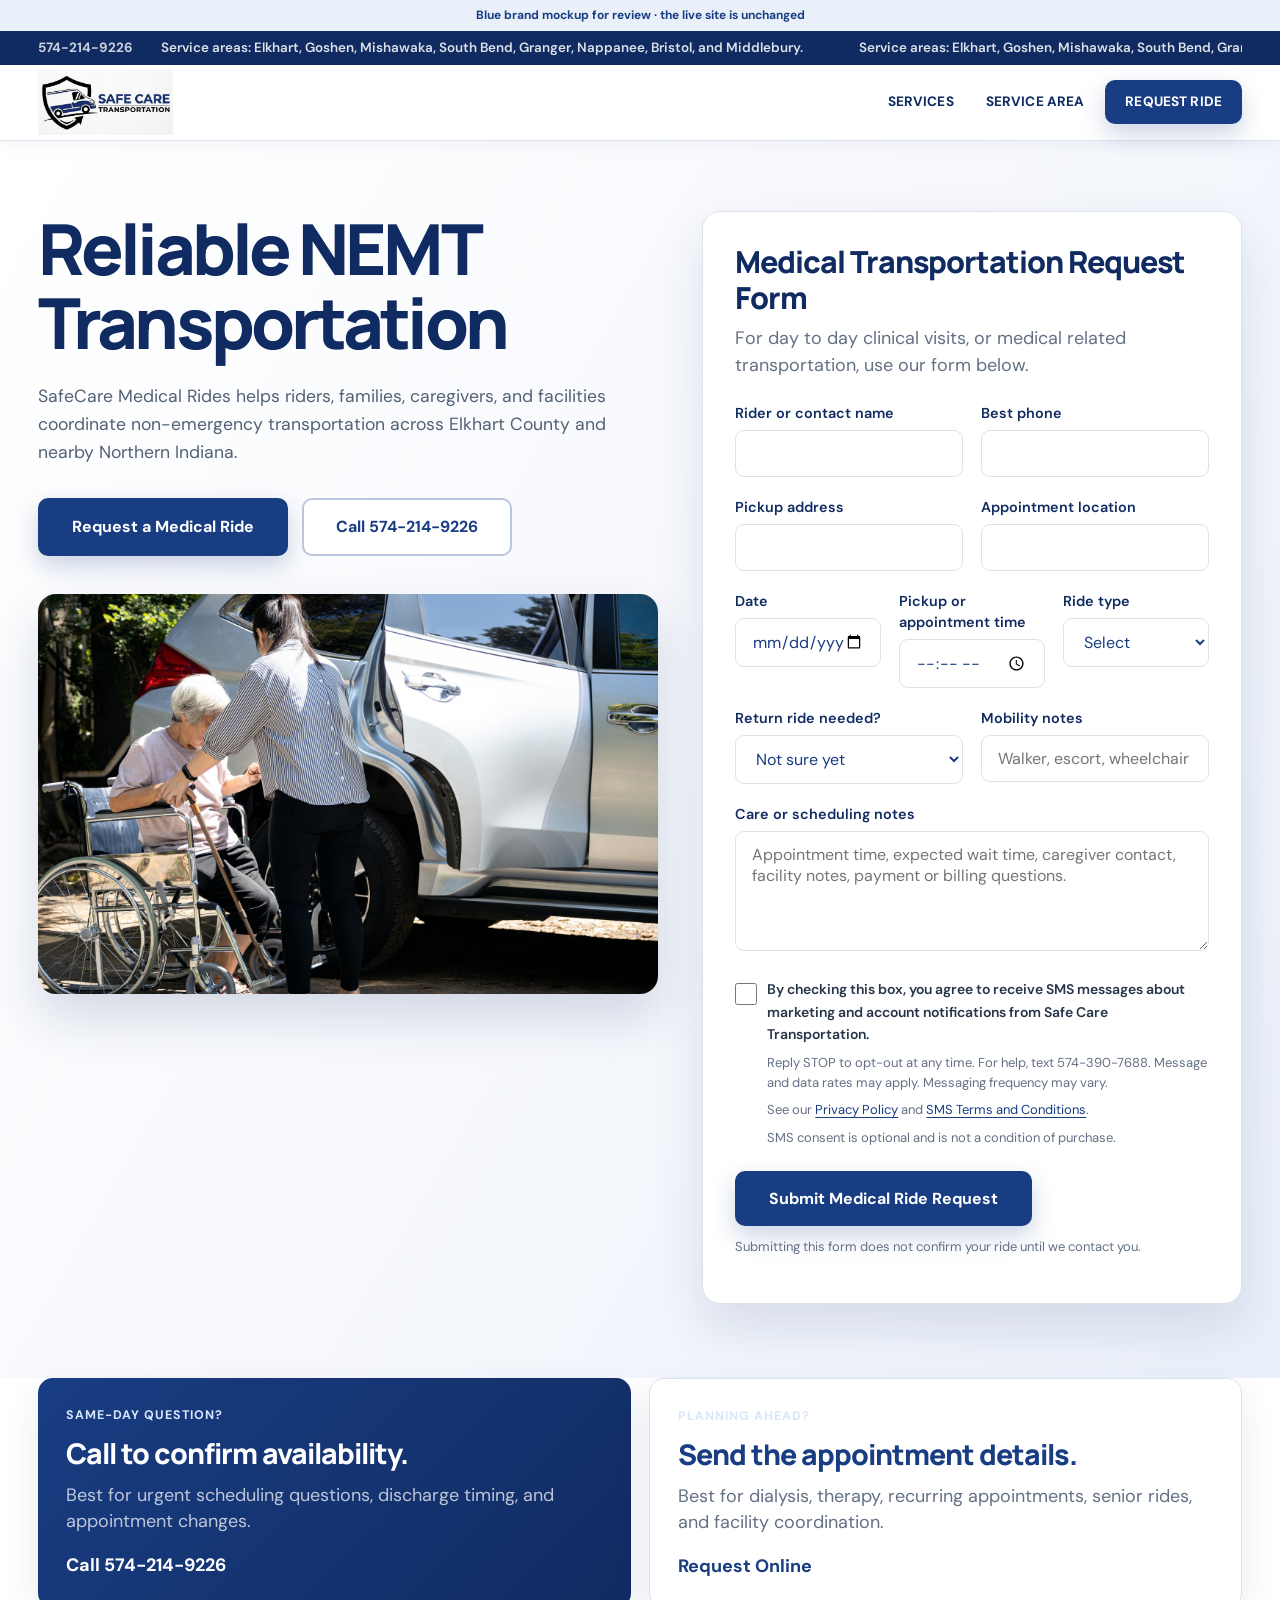
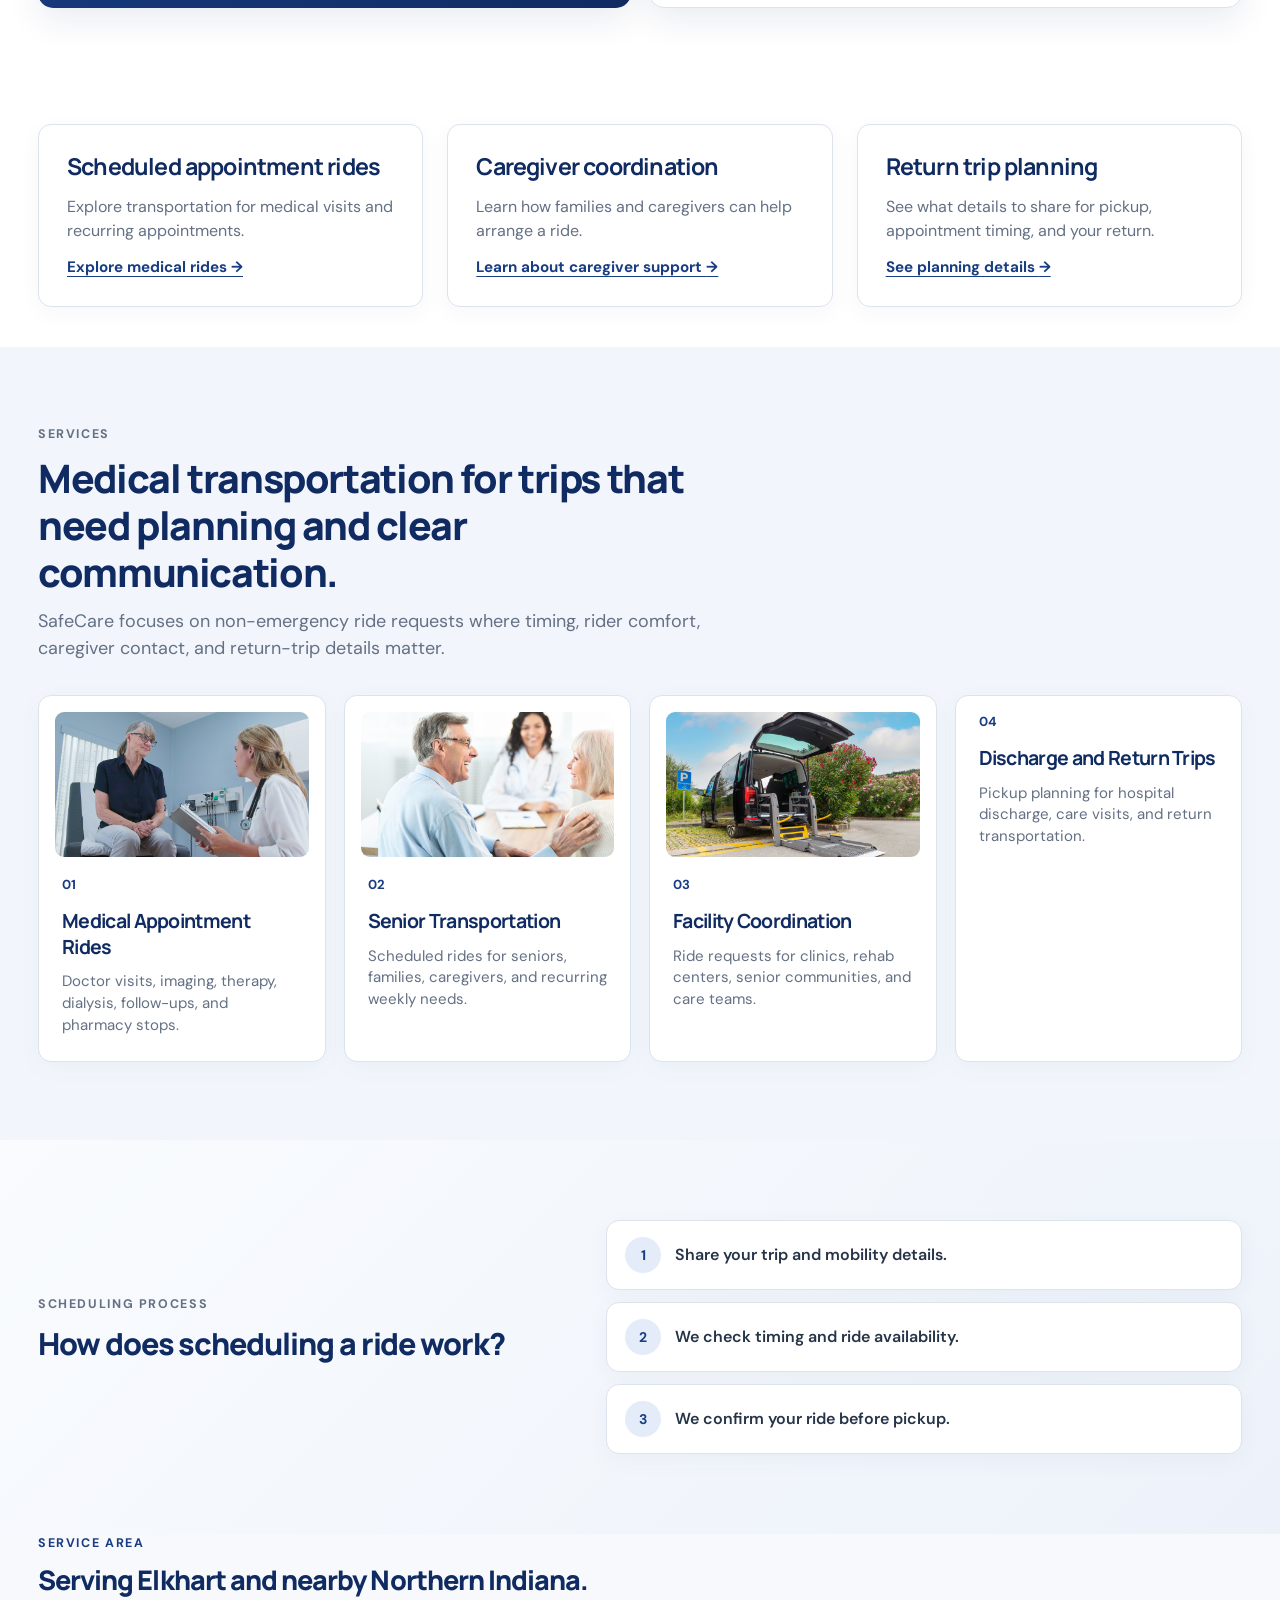
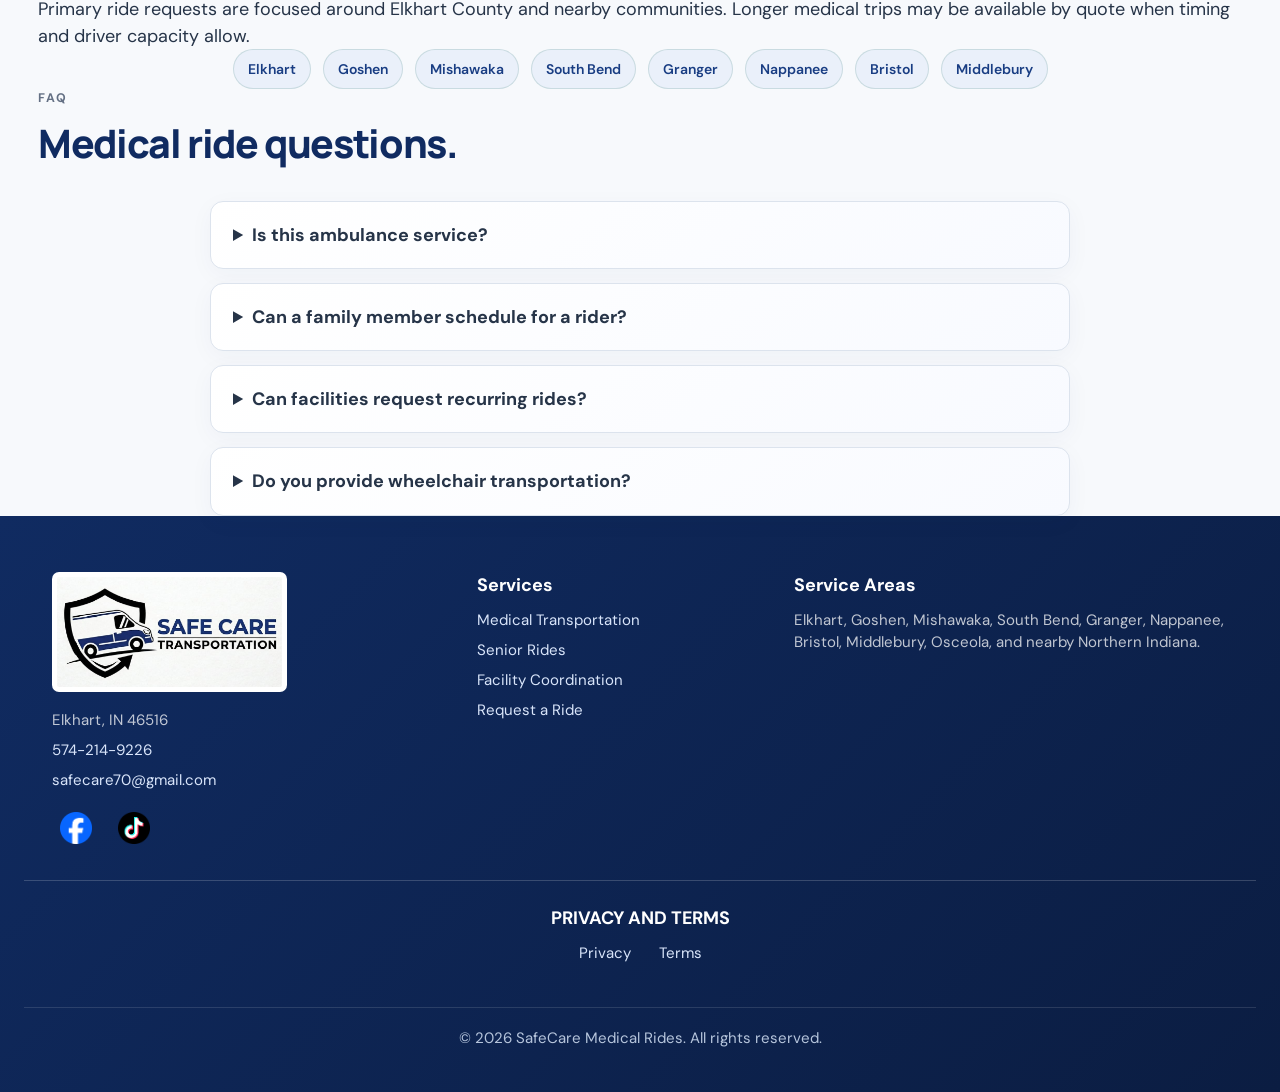
==== commit 0e5071e8: "Simplify scheduling process preview" ====
--- a/mockups/logo-refresh/index.html
+++ b/mockups/logo-refresh/index.html
@@ -234,21 +234,20 @@
       <div class="container split-section">
         <div>
           <p class="eyebrow">Scheduling Process</p>
-          <h2>A clearer intake path for medical rides.</h2>
-          <p>Use the same dependable local transportation base, but with a more focused medical ride workflow.</p>
+          <h2>How does scheduling a ride work?</h2>
         </div>
         <div class="step-list">
           <div class="step">
             <span>1</span>
-            <p>Collect rider name, pickup address, appointment location, date, time, phone contact, and mobility notes.</p>
+            <p>Share your trip and mobility details.</p>
           </div>
           <div class="step">
             <span>2</span>
-            <p>Confirm availability, timing, return ride needs, vehicle requirements, and payment or billing path.</p>
+            <p>We check timing and ride availability.</p>
           </div>
           <div class="step">
             <span>3</span>
-            <p>Record completion details for receipts, invoices, partner reporting, or internal follow-up.</p>
+            <p>We confirm your ride before pickup.</p>
           </div>
         </div>
       </div>
--- a/mockups/logo-refresh/blue-preview.css
+++ b/mockups/logo-refresh/blue-preview.css
@@ -74,6 +74,11 @@
 .service-tile h3,.service-tile p{margin-left:7px;margin-right:7px}
 .service-tile:nth-child(3) .service-tile__photo{object-position:center 62%}
 .step span{background:#e4ecf9;color:var(--navy)}
+#process .split-section{align-items:center}
+#process .step-list{gap:12px}
+#process .step{grid-template-columns:36px 1fr;gap:14px;align-items:center;padding:16px 18px}
+#process .step span{width:36px;height:36px;font-size:14px}
+#process .step p{font-size:1rem;font-weight:600;line-height:1.35}
 .area-tags span{background:#eaf0fa;color:var(--navy)}
 .footer{background:linear-gradient(135deg,#102b61,#0b1d42)}
 .footer a,.footer__inner a{color:#d9e5fa}
@@ -90,5 +95,5 @@
   .booking-hero__image{aspect-ratio:1.55;margin-top:30px}
   .booking-panel{padding:22px;position:static}
   .service-tile__photo{height:185px}
-  .sticky-call{background:var(--navy);left:auto;right:16px;bottom:16px;width:auto;max-width:calc(100% - 32px);font-size:13px;padding:11px 15px;border-radius:9px}
+  .sticky-call{display:none}
 }
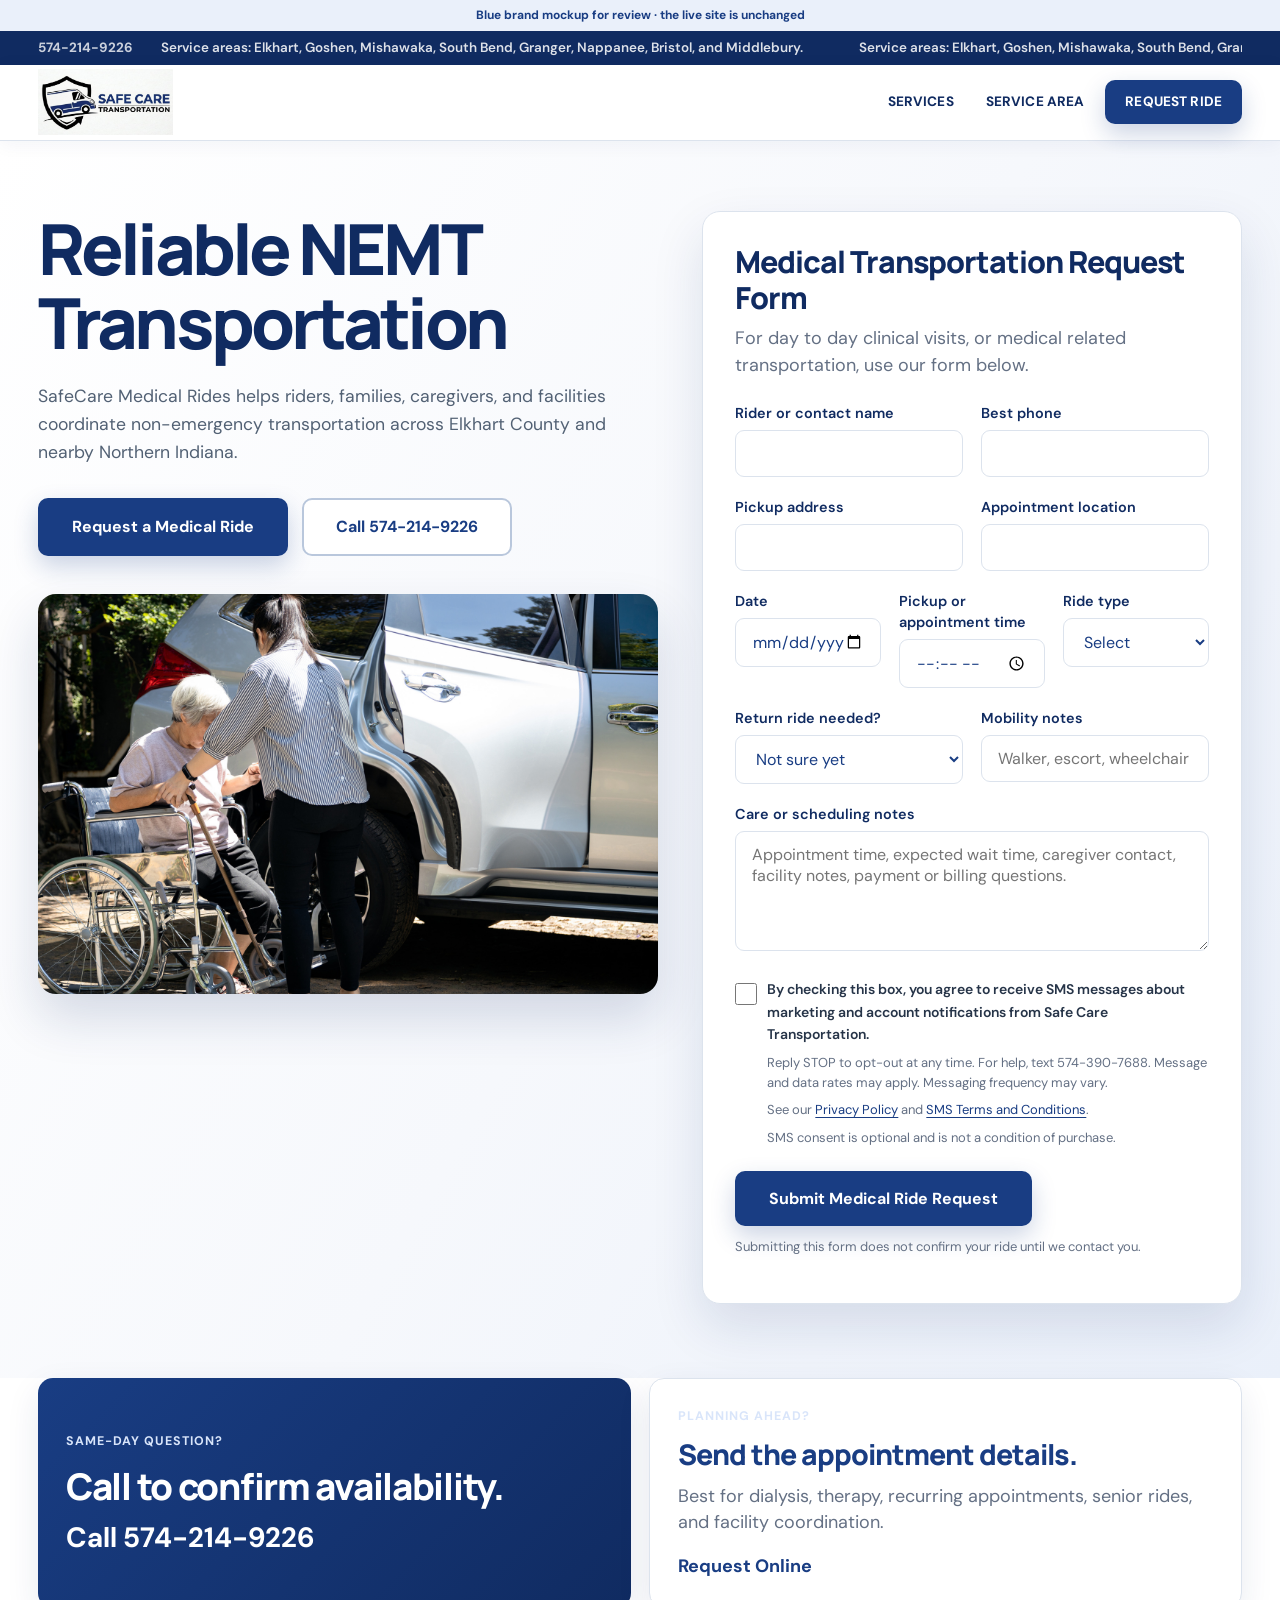
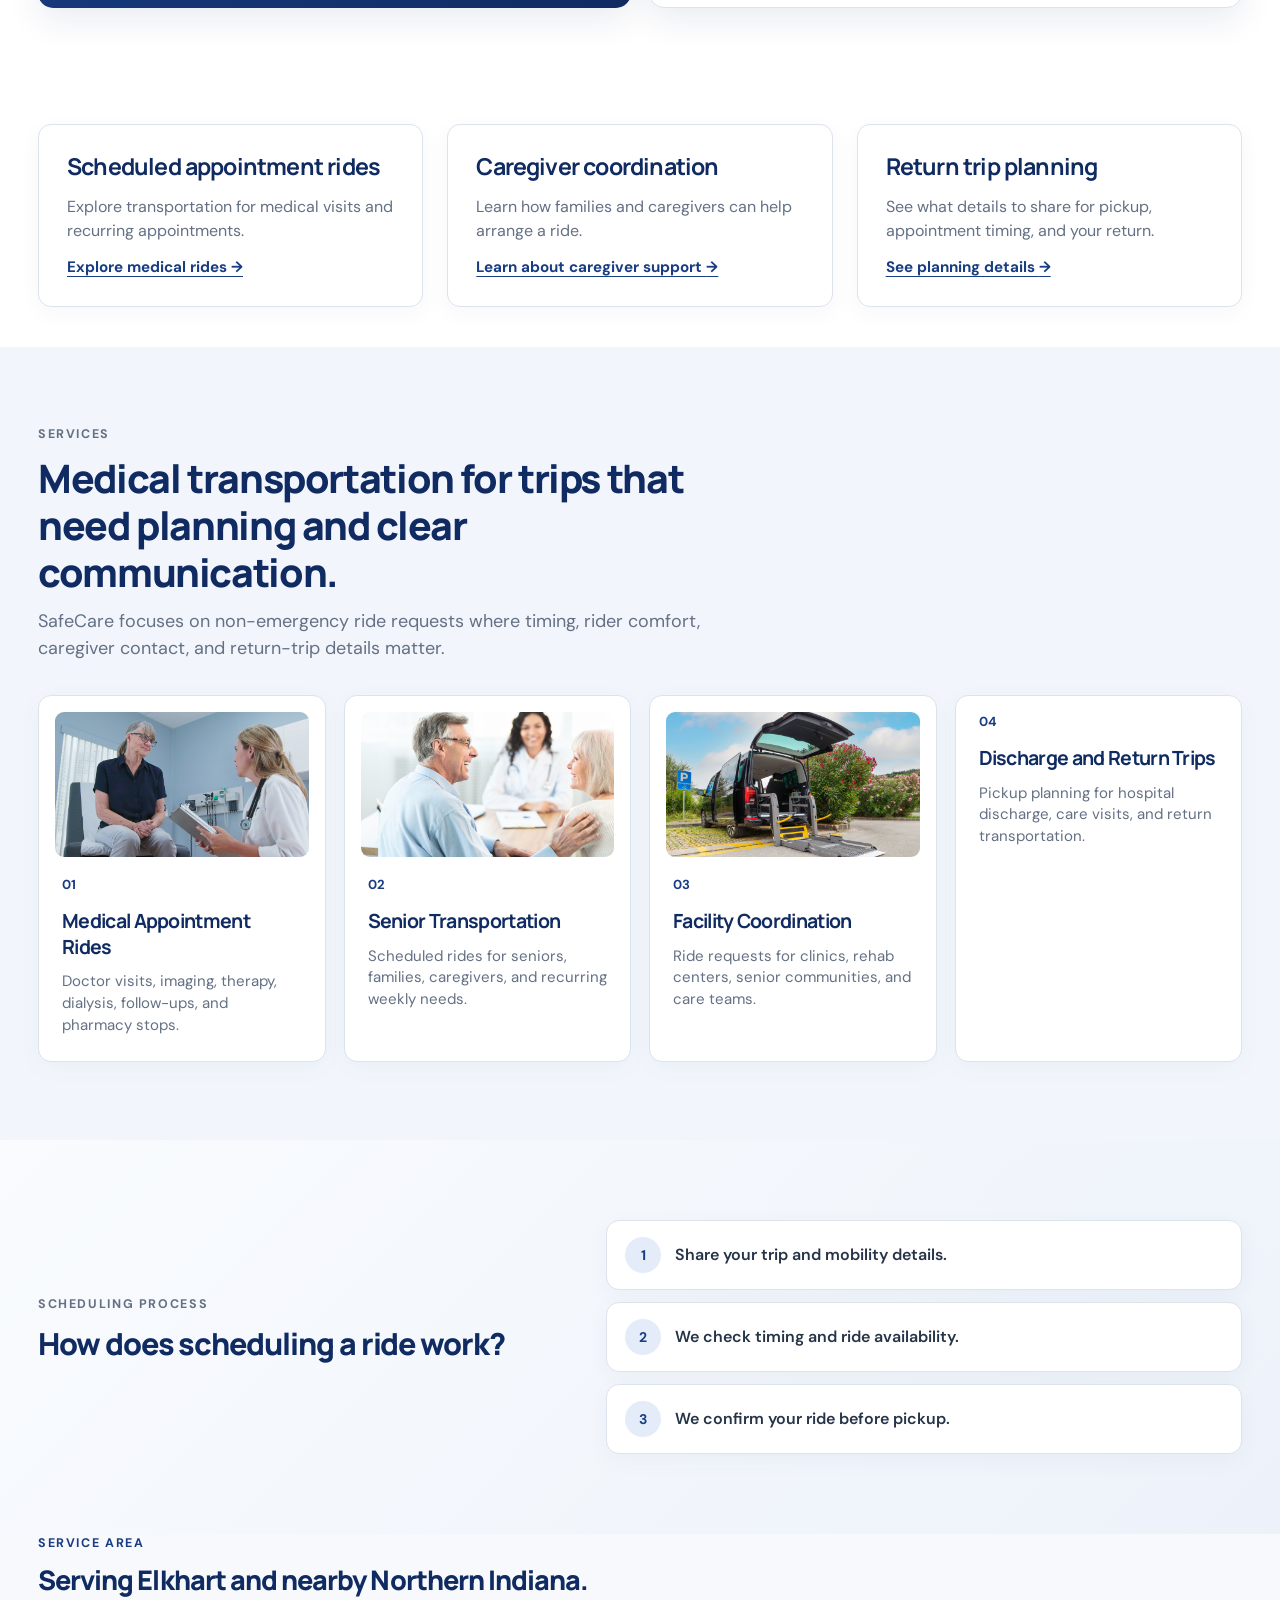
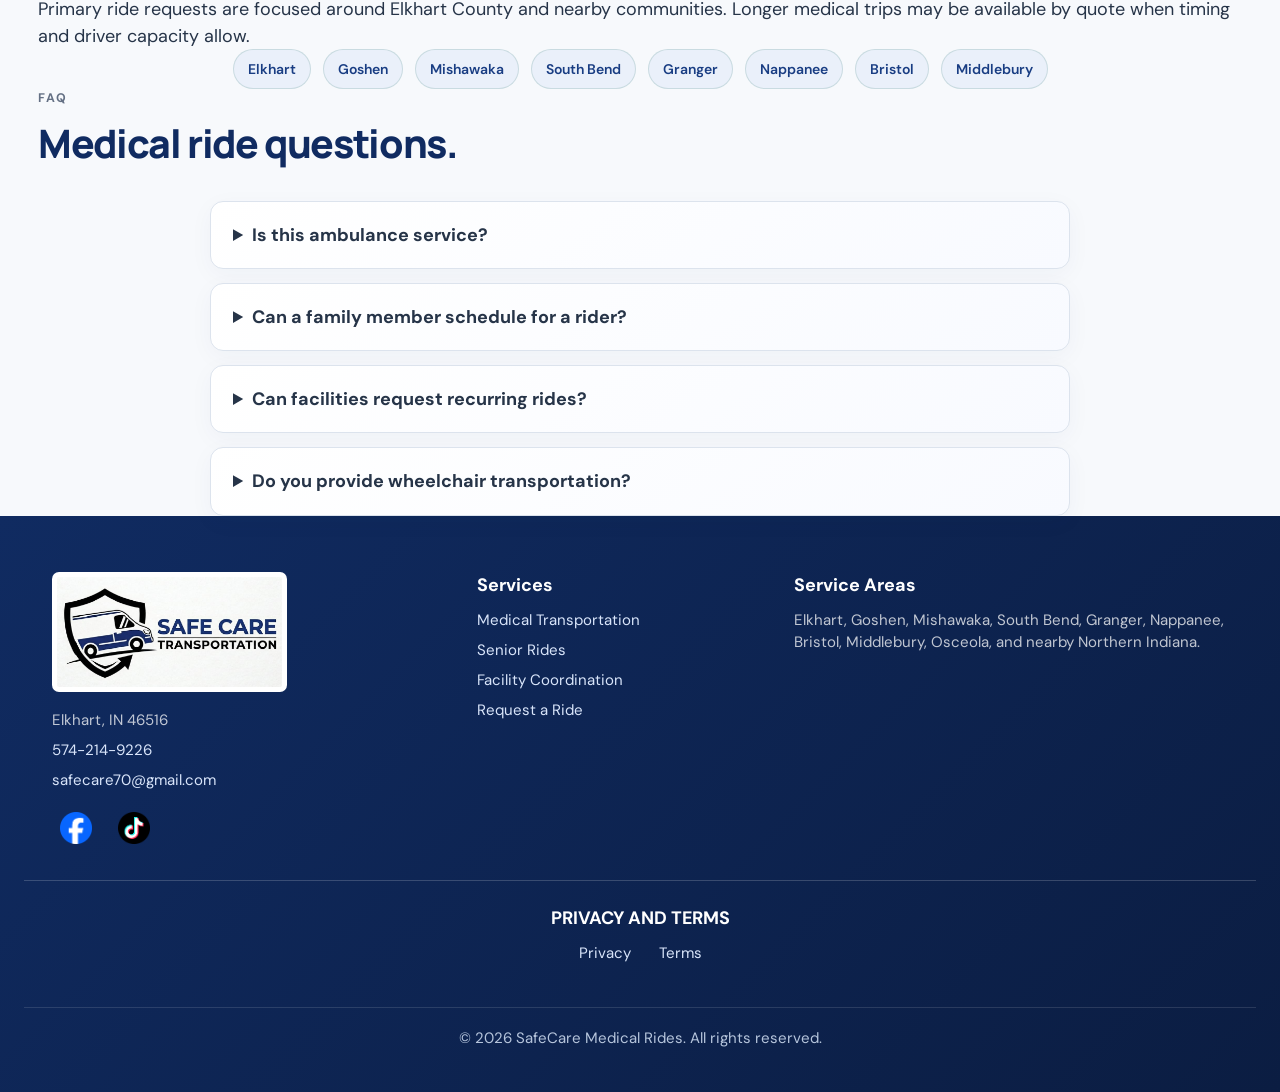
==== commit ec2ea947: "Simplify availability call card in preview" ====
--- a/mockups/logo-refresh/index.html
+++ b/mockups/logo-refresh/index.html
@@ -163,7 +163,6 @@
         <article>
           <span>Same-day question?</span>
           <h2>Call to confirm availability.</h2>
-          <p>Best for urgent scheduling questions, discharge timing, and appointment changes.</p>
           <a href="tel:+15742149226">Call 574-214-9226</a>
         </article>
         <article>
--- a/mockups/logo-refresh/blue-preview.css
+++ b/mockups/logo-refresh/blue-preview.css
@@ -56,6 +56,10 @@
 .sms-consent a{color:var(--navy)}
 .quick-paths{background:#fff}
 .quick-paths article{background:var(--calm-gradient);border-radius:15px}
+.quick-paths article:first-child{display:flex;flex-direction:column;justify-content:center;gap:14px;min-height:210px}
+.quick-paths article:first-child span,.quick-paths article:first-child h2{margin:0}
+.quick-paths article:first-child h2{font-size:clamp(1.8rem,3vw,2.3rem);line-height:1.15}
+.quick-paths article:first-child a{font-size:clamp(1.35rem,2.4vw,1.75rem);line-height:1.2}
 .quick-paths article+article{background:#fff}
 .quick-paths span{color:#d9e5fa}
 .quick-paths a{color:#fff}
@@ -96,4 +100,6 @@
   .booking-panel{padding:22px;position:static}
   .service-tile__photo{height:185px}
   .sticky-call{display:none}
+  #process .split-section{gap:20px}
+  #process.page-section{padding:46px 0}
 }
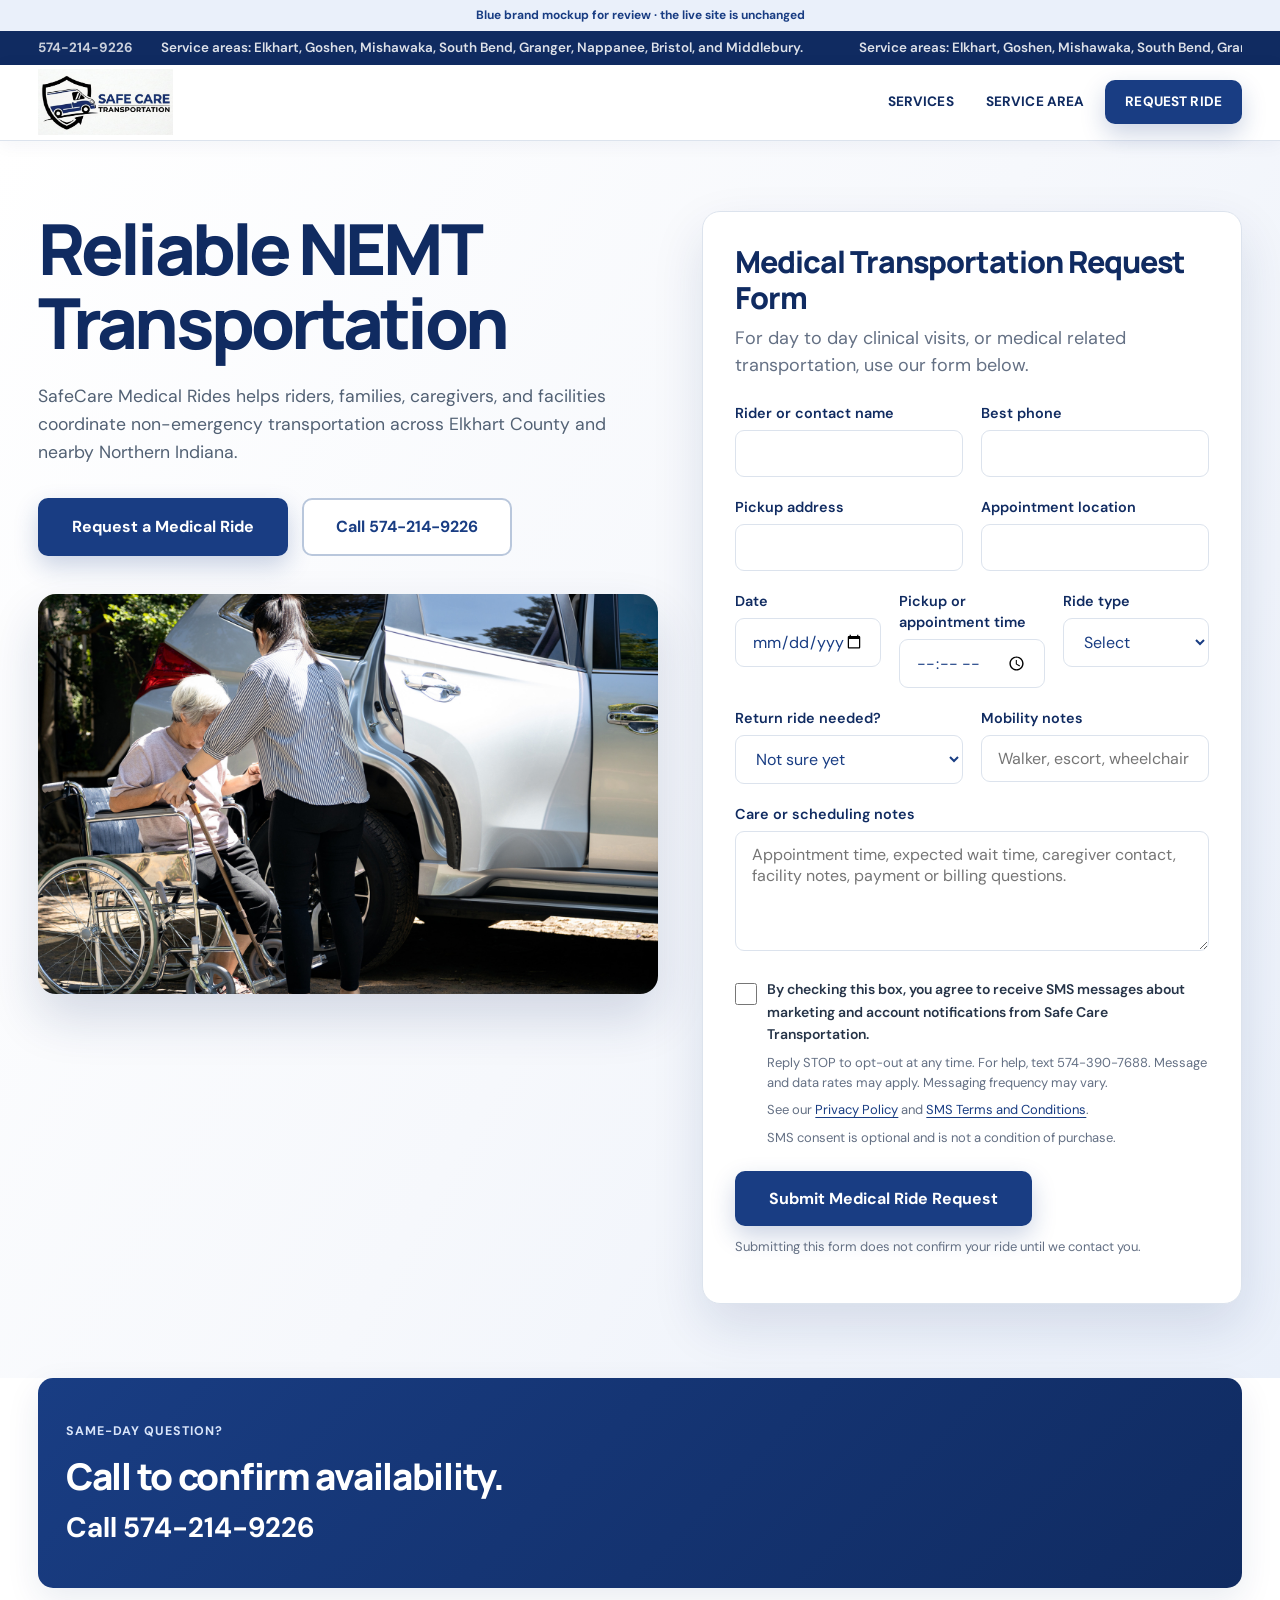
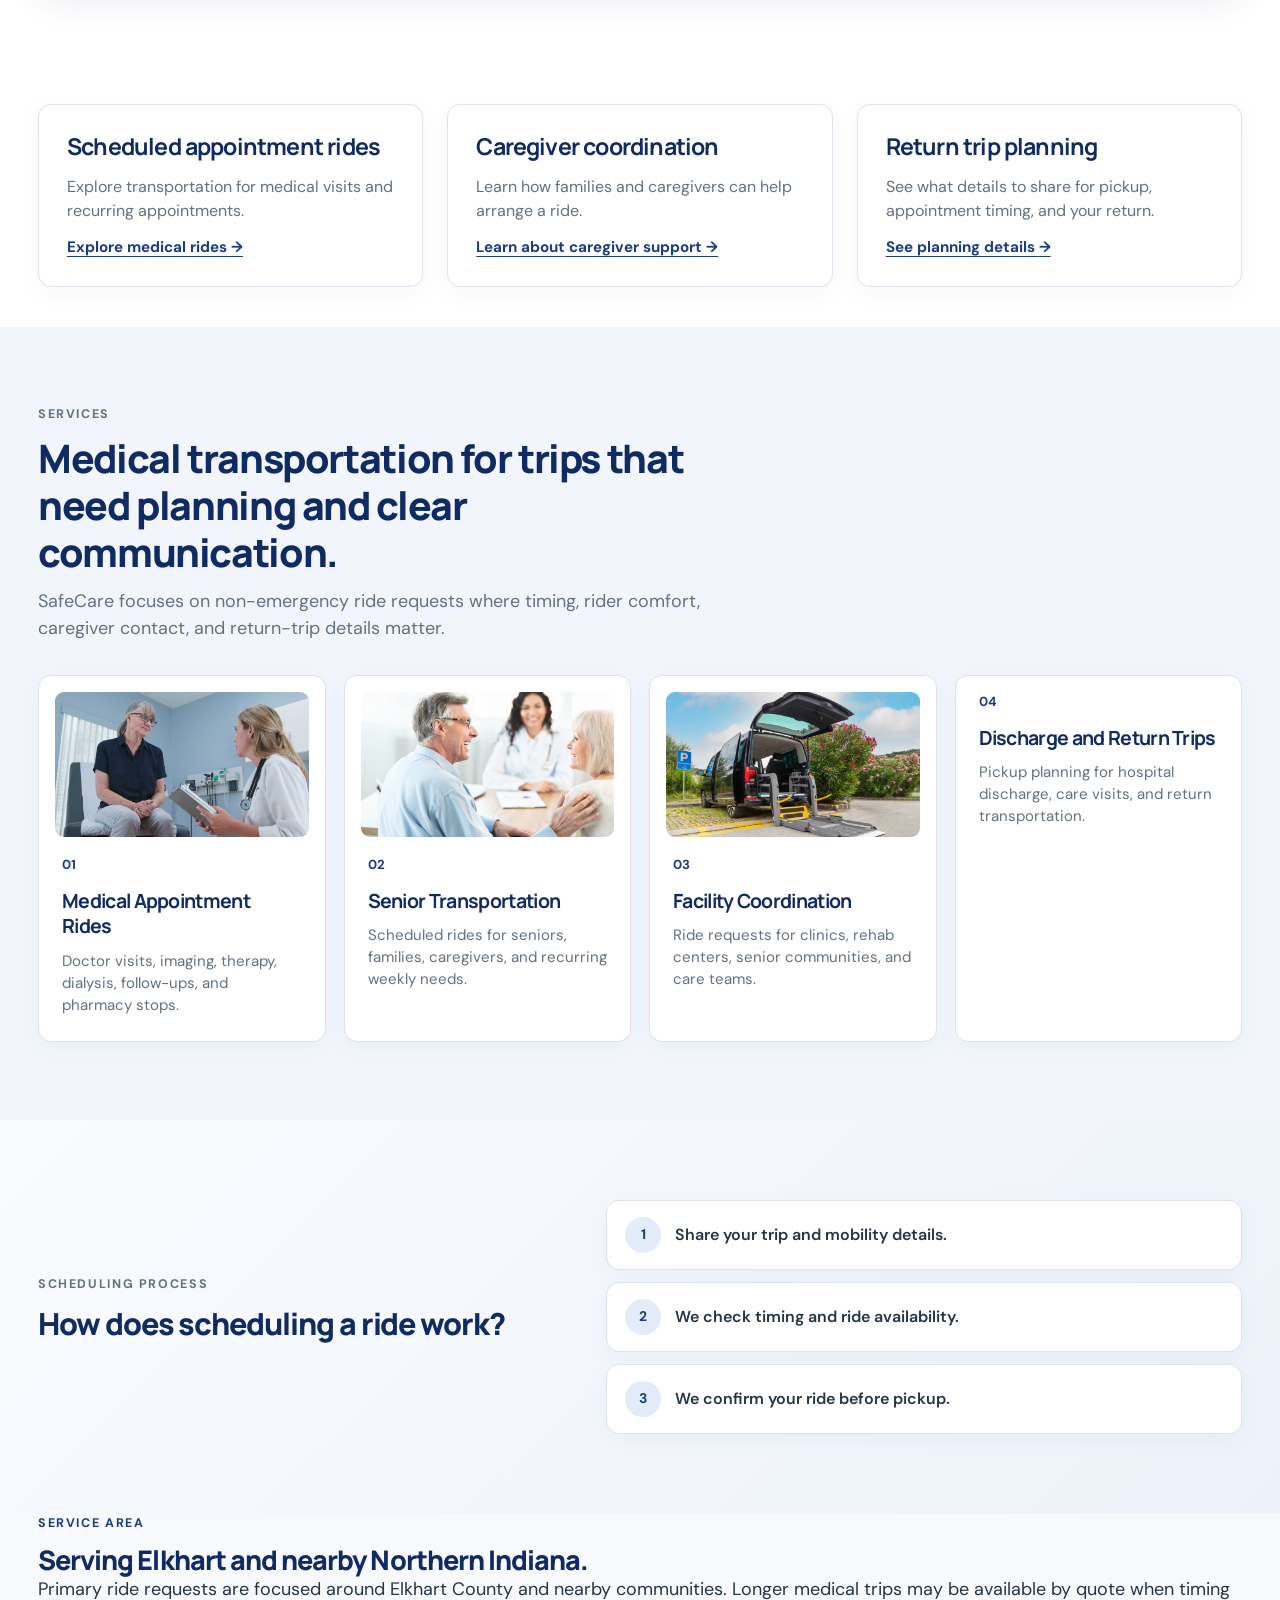
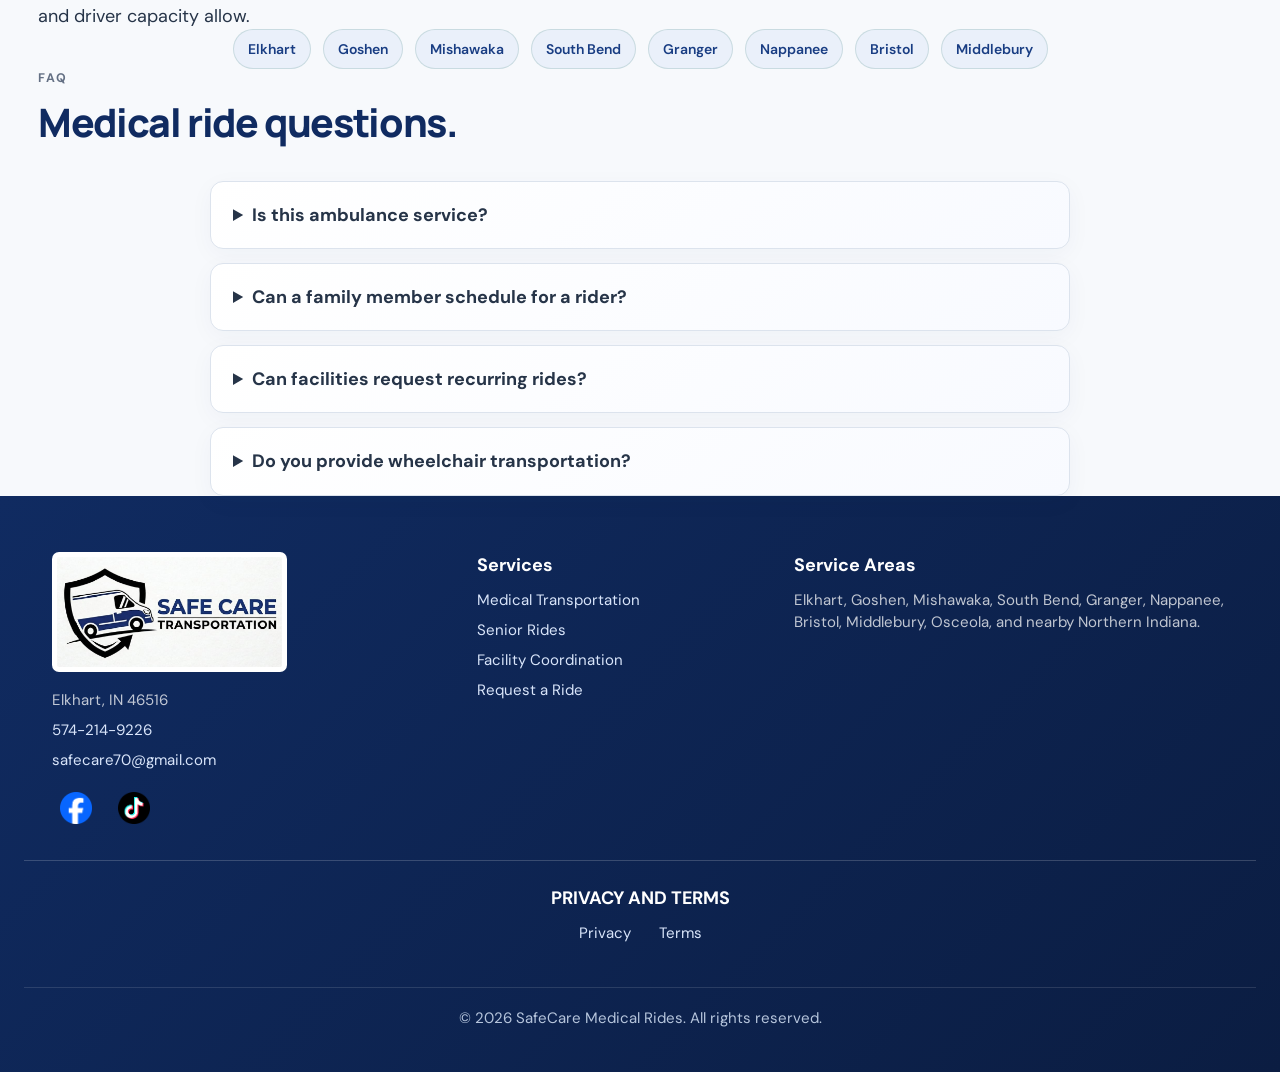
==== commit 359dfb94: "Remove planning ahead card from preview" ====
--- a/mockups/logo-refresh/index.html
+++ b/mockups/logo-refresh/index.html
@@ -165,12 +165,6 @@
           <h2>Call to confirm availability.</h2>
           <a href="tel:+15742149226">Call 574-214-9226</a>
         </article>
-        <article>
-          <span>Planning ahead?</span>
-          <h2>Send the appointment details.</h2>
-          <p>Best for dialysis, therapy, recurring appointments, senior rides, and facility coordination.</p>
-          <a href="../../src/pages/contact.html">Request Online</a>
-        </article>
       </div>
     </section>
 
--- a/mockups/logo-refresh/blue-preview.css
+++ b/mockups/logo-refresh/blue-preview.css
@@ -55,6 +55,7 @@
 .checkbox-line{color:var(--gray-800)}
 .sms-consent a{color:var(--navy)}
 .quick-paths{background:#fff}
+.quick-paths__grid{grid-template-columns:1fr}
 .quick-paths article{background:var(--calm-gradient);border-radius:15px}
 .quick-paths article:first-child{display:flex;flex-direction:column;justify-content:center;gap:14px;min-height:210px}
 .quick-paths article:first-child span,.quick-paths article:first-child h2{margin:0}
